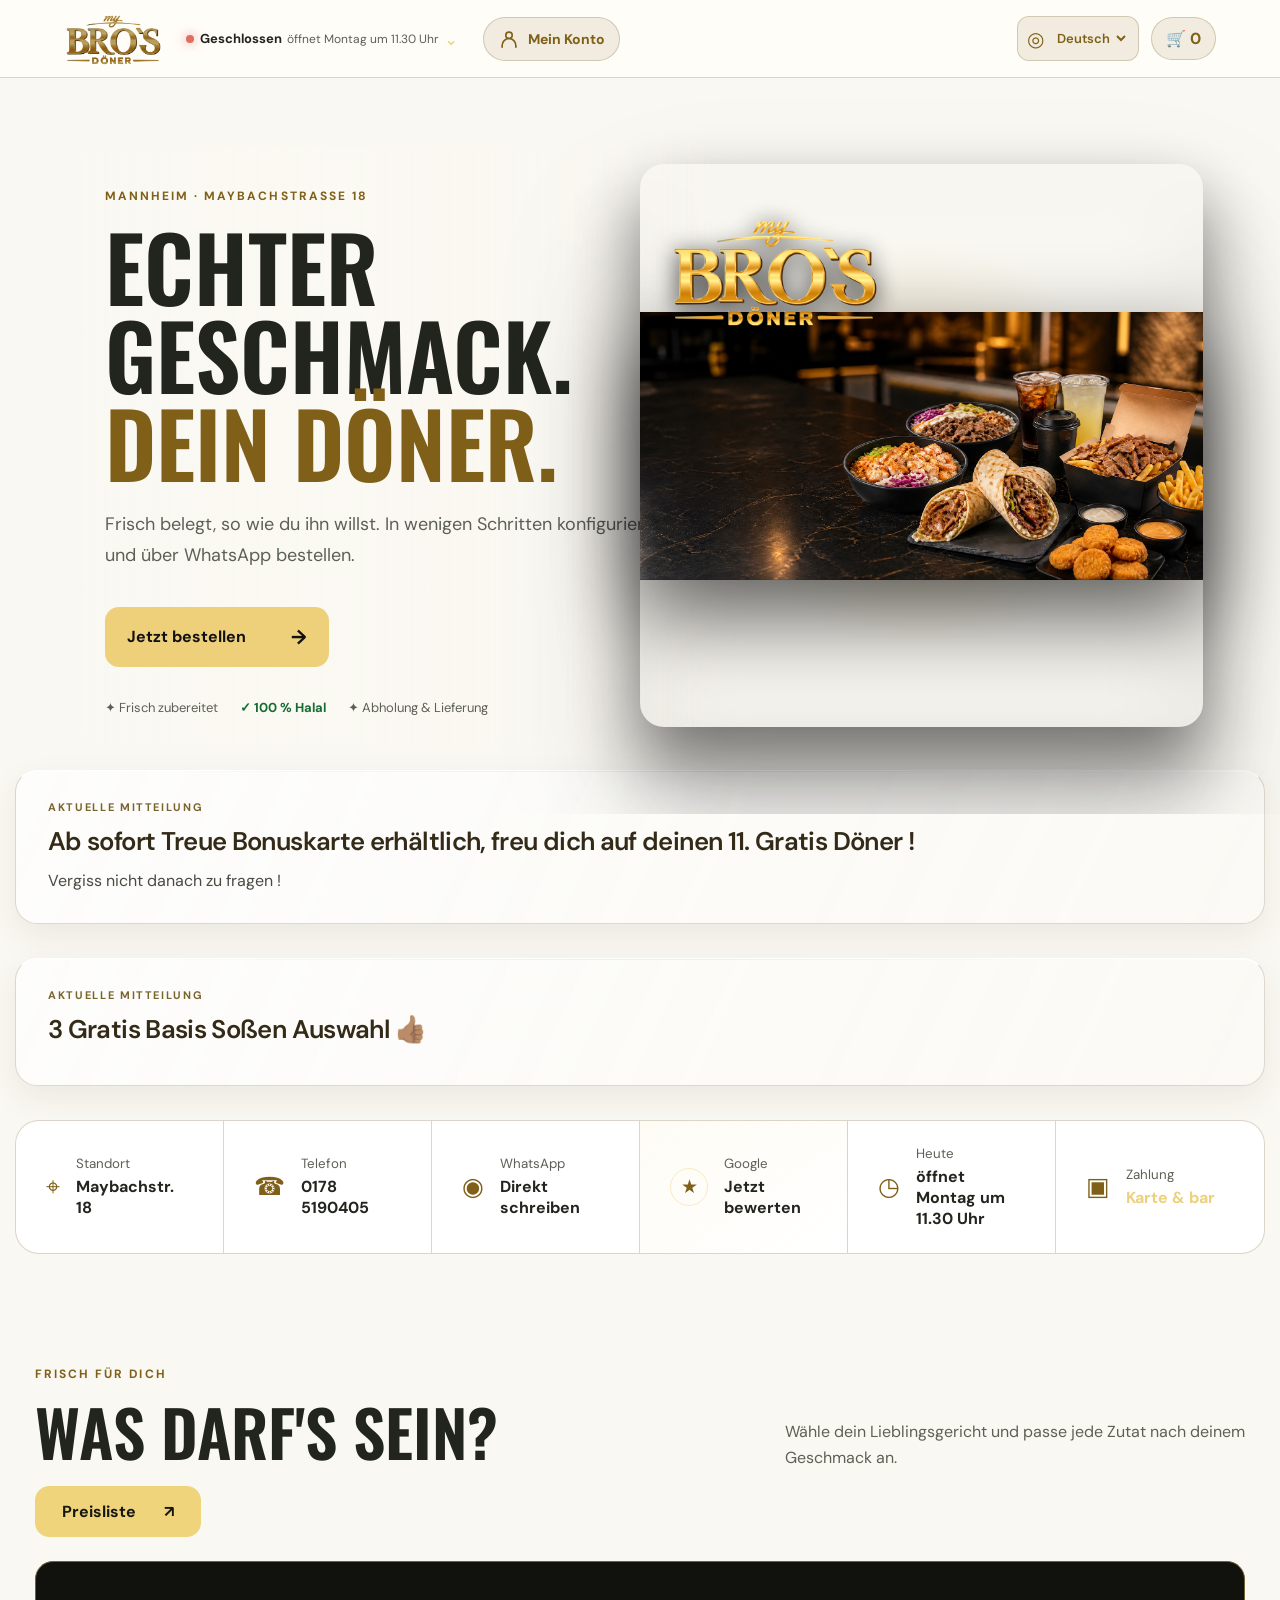
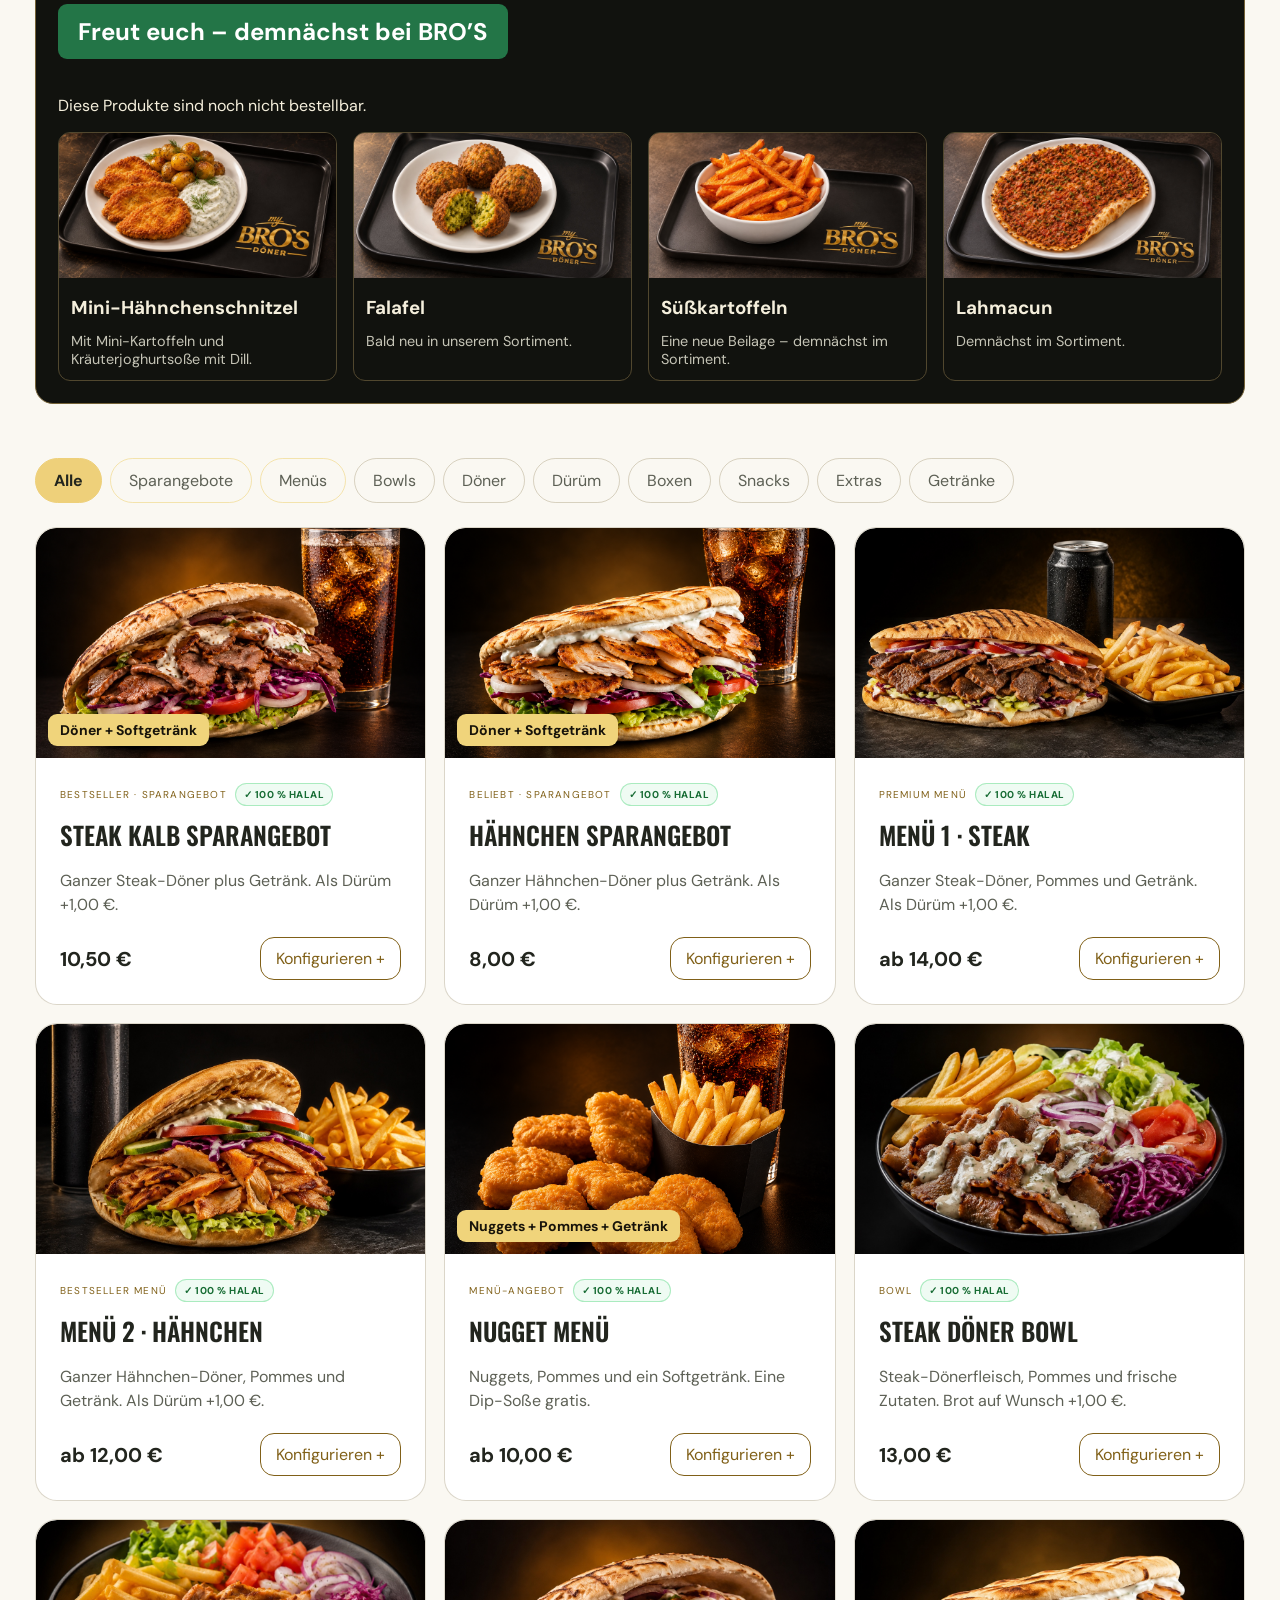
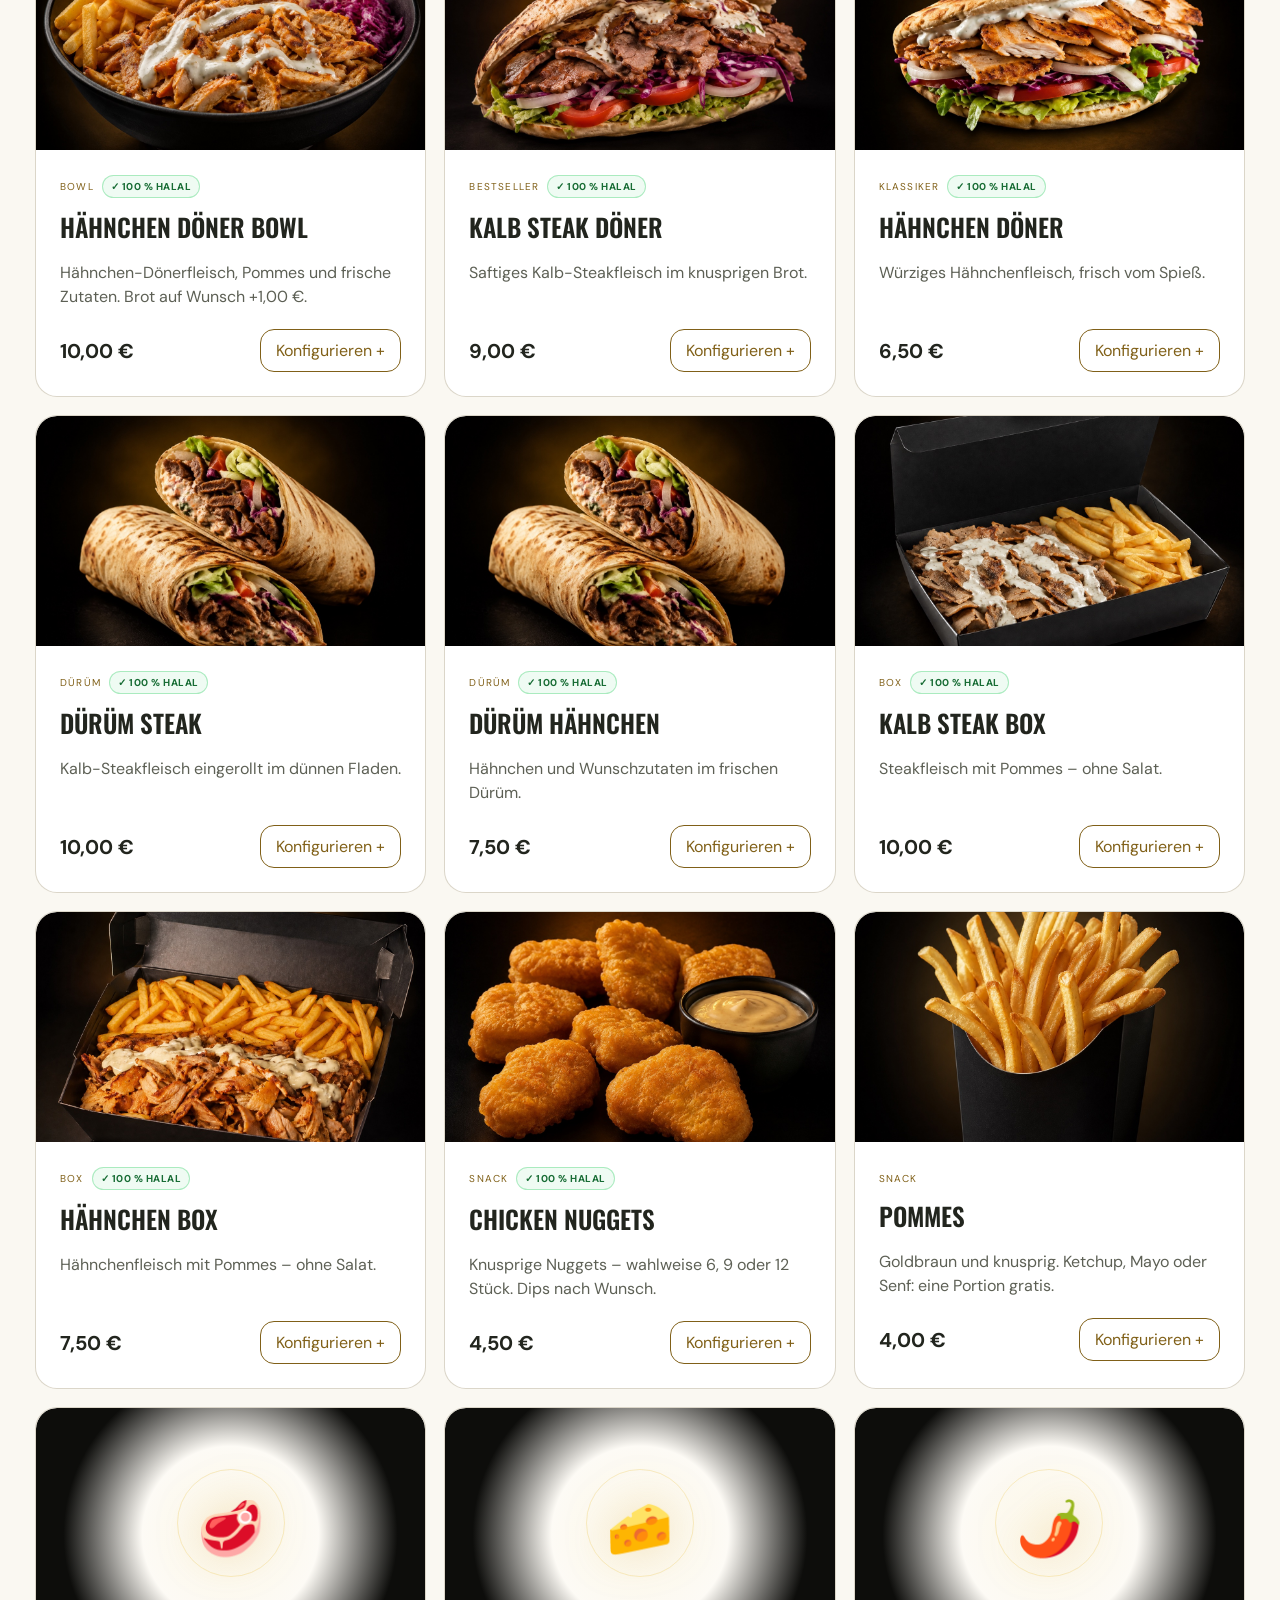
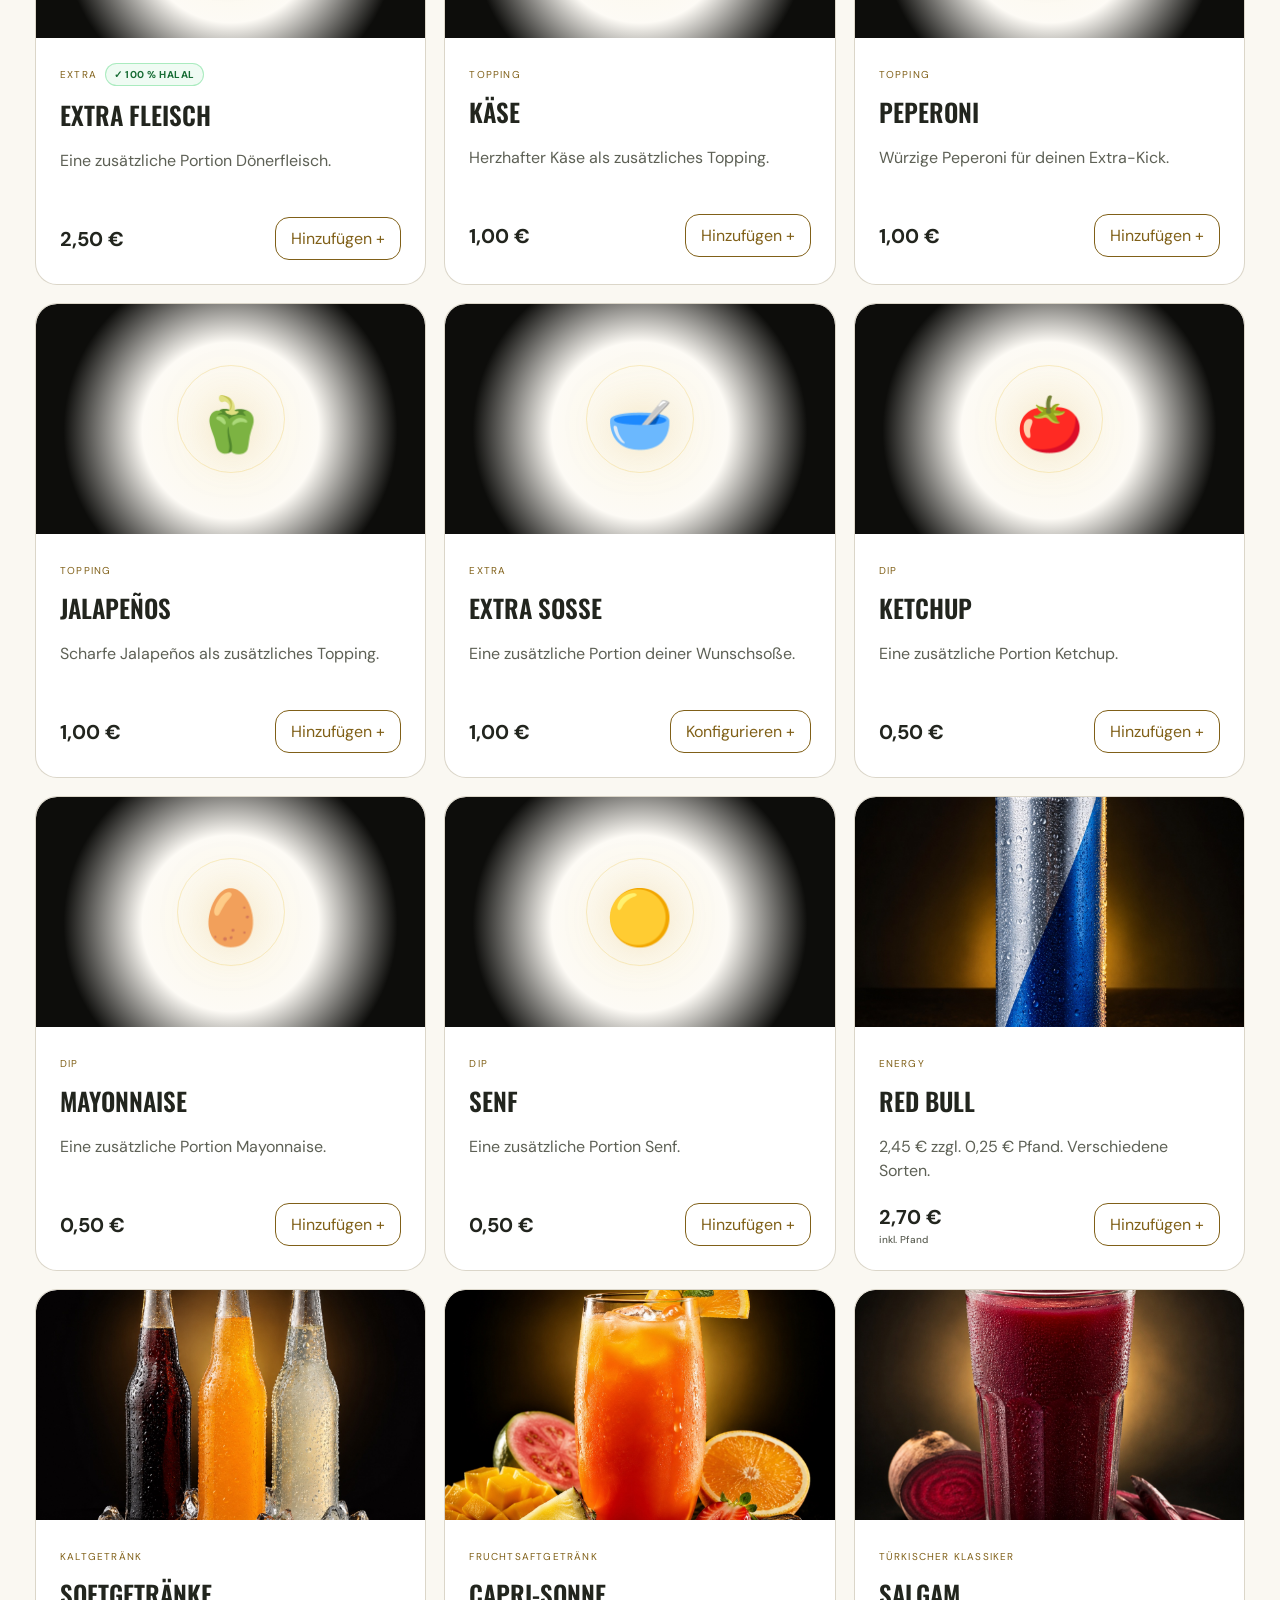
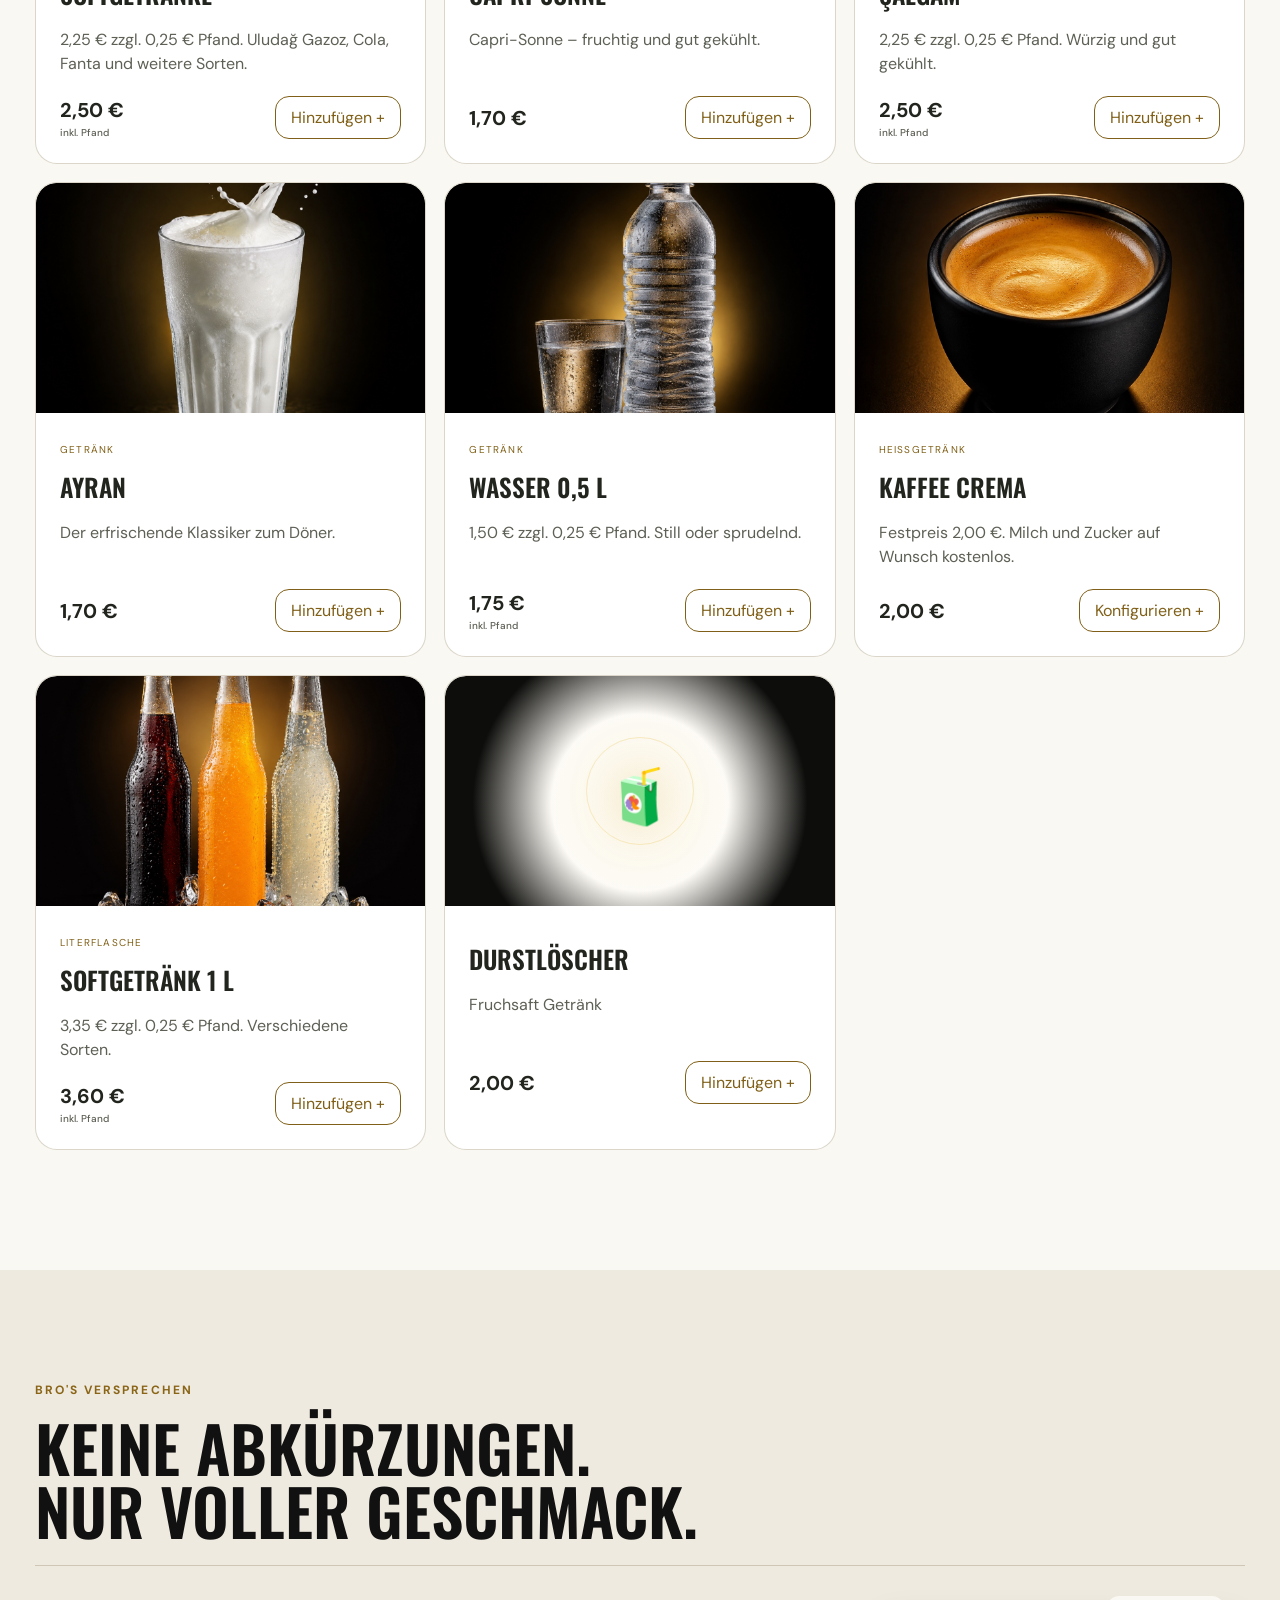
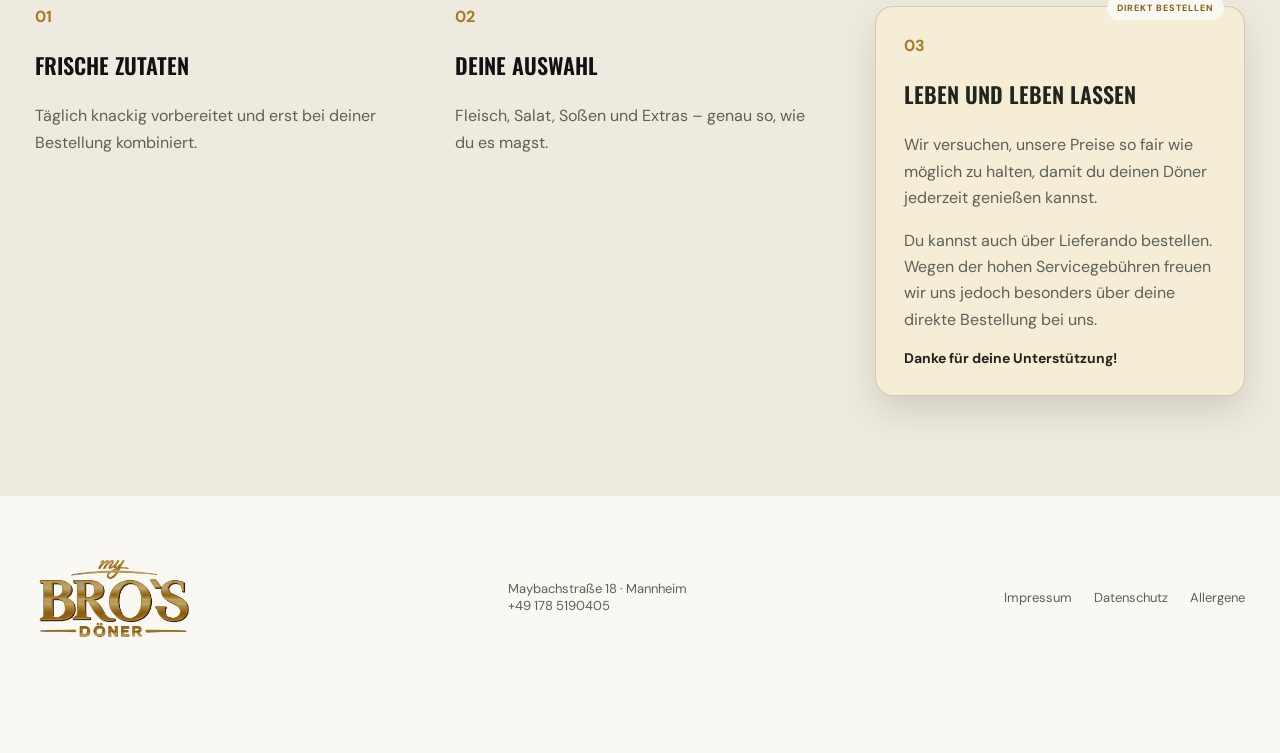
==== index.html @ cc7d7ad8 "BRO’S OS: website (catalog 65)" ====
<!doctype html>
<html lang="de">
<head>
  <meta charset="utf-8">
  <meta name="viewport" content="width=device-width,initial-scale=1,viewport-fit=cover">
  <meta name="theme-color" content="#080807">
  <title>Bro's Döner – Online bestellen</title>
  <meta name="description" content="Bro's Döner in Mannheim – frisch konfigurieren und bequem per WhatsApp bestellen.">
  
  
  
  <link rel="stylesheet" href="styles.css?v=87c63b9d51af">
  <link rel="stylesheet" href="pricelist.css?v=50c5968fac61">
<link rel="stylesheet" href="i18n.css?v=d91f9b78b7e5"><script src="appearance-shared.js?v=1"></script><link rel="stylesheet" href="website-appearance.css?v=248b47d5e5b7"><link rel="stylesheet" href="fonts-local.css?v=20261111"></head>
<body>
  <header class="topbar">
    <a class="brand" href="#top" aria-label="Bro's Döner Startseite"><img src="assets/logo-premium-clean.png" alt="Bro's Döner"></a>
    <button class="status hours-trigger" id="hoursTrigger" type="button" aria-expanded="false" aria-controls="hoursRoll">
      <span class="status-dot"></span><span class="status-copy"><strong id="openState">Geöffnet</strong><small id="openDetail">bis 21:00</small></span><i>⌄</i>
    </button>
    <a id="brosCustomerLink" class="bros-account-link" href="https://kunden.mybros-doner.de/" aria-label="Mein Konto – anmelden oder Kundenbereich öffnen" title="Mein Konto"><svg width="22" height="22" viewBox="0 0 24 24" fill="none" stroke="currentColor" stroke-width="1.8" stroke-linecap="round" stroke-linejoin="round" aria-hidden="true" focusable="false"><circle cx="12" cy="8" r="3.5"/><path d="M4.5 21v-2a7.5 7.5 0 0 1 15 0v2"/></svg><span>Mein Konto</span></a>
    <button class="icon-button" id="cartTop" aria-label="Warenkorb öffnen">🛒 <b id="cartCount">0</b></button>
  </header>
  <aside class="hours-roll" id="hoursRoll" aria-hidden="true">
    <div class="hours-paper">
      <p class="eyebrow">Bro's Döner Mannheim</p>
      <h2>Öffnungszeiten</h2>
      <div class="hours-row"><span>Montag – Samstag</span><strong>11:30 – 21:00 Uhr</strong></div>
      <div class="hours-row"><span>Sonn- & Feiertage</span><strong>Geschlossen</strong></div>
      <p class="hours-address">Maybachstraße 18, 68169 Mannheim<br><a href="tel:+491785190405">Tel. & WhatsApp: 0178 5190405</a></p>
    </div>
  </aside>

  <main id="top">
    <section class="hero">
      <div class="hero-copy">
        <p class="eyebrow">Mannheim · Maybachstraße 18</p>
        <h1>Echter Geschmack.<br><em>Dein Döner.</em></h1>
        <p class="lead">Frisch belegt, so wie du ihn willst. In wenigen Schritten konfigurieren und über WhatsApp bestellen.</p>
        <a class="primary" href="#speisekarte">Jetzt bestellen <span>→</span></a>
        <div class="trust"><span>✦ Frisch zubereitet</span><span>✓ 100 % Halal</span><span>✦ Abholung & Lieferung</span></div>
      </div>
      <div class="hero-food hero-range"><div class="glow"></div><img class="hero-main" src="assets/candidates/hero-variante-3-hell-web.jpg" alt="Dürüm, Bowls, Box, Nuggets, Pommes und Getränke von Bro's Döner"><img class="hero-watermark" src="assets/logo-premium-clean.png" alt=""></div>
    </section>

    <section class="info-strip" aria-label="Schnellinformationen">
      <a href="https://maps.google.com/?q=Maybachstr.+18,+Mannheim" target="_blank" rel="noopener"><span>⌖</span><div><small>Standort</small><strong>Maybachstr. 18</strong></div></a>
      <a href="tel:+491785190405"><span>☎</span><div><small>Telefon</small><strong>0178 5190405</strong></div></a>
      <a href="https://wa.me/491785190405" target="_blank" rel="noopener"><span>◉</span><div><small>WhatsApp</small><strong>Direkt schreiben</strong></div></a>
      <a class="google-review" href="https://www.google.com/maps/search/?api=1&amp;query=My+Bro%27s+D%C3%B6ner%2C+Maybachstra%C3%9Fe+18%2C+68169+Mannheim" target="_blank" rel="noopener" aria-label="Bro's Döner bei Google bewerten"><span aria-hidden="true">★</span><div><small>Google</small><strong>Jetzt bewerten</strong></div></a>
      <button class="info-hours" id="quickHours" type="button"><span>◷</span><div><small>Heute</small><strong>Öffnungszeiten ansehen</strong></div></button>
      <div class="payment-info"><span>▣</span><div><small>Zahlung</small><strong>Karte & bar</strong></div></div>
    </section>

    <section class="menu" id="speisekarte">
      <div class="section-head">
        <div><p class="eyebrow">Frisch für dich</p><h2>Was darf's sein?</h2></div>
        <p>Wähle dein Lieblingsgericht und passe jede Zutat nach deinem Geschmack an.</p>
      </div>
      <nav class="categories" aria-label="Speisekarten-Kategorien">
        <button class="active" data-filter="all">Alle</button><button class="offer-tab" data-filter="offer">Sparangebote</button><button class="offer-tab" data-filter="menu">Menüs</button><button data-filter="bowl">Bowls</button><button data-filter="doener">Döner</button><button data-filter="dueruem">Dürüm</button><button data-filter="box">Boxen</button><button data-filter="snack">Snacks</button><button data-filter="extra">Extras</button><button data-filter="drink">Getränke</button>
      </nav>
      <div class="product-grid" id="productGrid"></div>
    </section>

    <section class="quality">
      <div><p class="eyebrow">Bro's Versprechen</p><h2>Keine Abkürzungen.<br>Nur voller Geschmack.</h2></div>
      <div class="quality-grid"><article><b>01</b><h3>Frische Zutaten</h3><p>Täglich knackig vorbereitet und erst bei deiner Bestellung kombiniert.</p></article><article><b>02</b><h3>Deine Auswahl</h3><p>Fleisch, Salat, Soßen und Extras – genau so, wie du es magst.</p></article><article class="direct-order"><b>03</b><h3>Leben und leben lassen</h3><p>Wir versuchen, unsere Preise so fair wie möglich zu halten, damit du deinen Döner jederzeit genießen kannst.</p><p>Du kannst auch über Lieferando bestellen. Wegen der hohen Servicegebühren freuen wir uns jedoch besonders über deine direkte Bestellung bei uns.</p><strong>Danke für deine Unterstützung!</strong></article></div>
    </section>
  </main>

  <footer><img src="assets/logo-premium-clean.png" alt=""><p>Maybachstraße 18 · Mannheim<br><a href="tel:+491785190405">+49 178 5190405</a></p><div><a href="rechtliches.html">Impressum</a><a href="rechtliches.html">Datenschutz</a><a href="allergene.html">Allergene</a></div></footer>

  <button class="floating-cart" id="floatingCart" hidden><span><b id="floatingCount">0</b> Artikel</span><strong id="floatingTotal">0,00 €</strong><i>Warenkorb →</i></button>

  <div class="overlay" id="configOverlay" hidden>
    <section class="sheet config-sheet" role="dialog" aria-modal="true" aria-labelledby="configTitle">
      <div class="sheet-controls"><button type="button" class="sheet-back" data-close="configOverlay">← Zur Speisekarte</button><button class="close" data-close="configOverlay" aria-label="Schließen">×</button></div>
      <div class="sheet-image"><img id="configImage" src="assets/products/kalb-steak.jpg" alt=""></div>
      <div class="sheet-body"><p class="eyebrow">Jetzt zusammenstellen</p><h2 id="configTitle"></h2><p id="configDesc" class="muted"></p><form id="configForm"></form><button class="primary full" id="addToCart" type="button">In den Warenkorb <span id="configPrice"></span></button></div>
    </section>
  </div>

  <div class="overlay" id="cartOverlay" hidden>
    <section class="sheet cart-sheet" role="dialog" aria-modal="true" aria-labelledby="cartTitle">
      <div class="sheet-controls"><button type="button" class="sheet-back" data-close="cartOverlay">← Weiter einkaufen</button><button class="close" data-close="cartOverlay" aria-label="Schließen">×</button></div>
      <div class="sheet-body"><p class="eyebrow">Fast geschafft</p><h2 id="cartTitle">Deine Bestellung</h2><div id="cartItems"></div><div id="serviceFeeRow" hidden><p>Warenwert: <strong id="goodsSubtotal">0,00 €</strong><br>Servicegebühr Lieferung: <strong id="serviceFeeValue">2,00 €</strong></p></div><div class="cart-total"><span>Gesamt</span><strong id="cartTotal">0,00 €</strong></div>
        <div class="fulfilment"><button class="active" data-mode="Abholung">Abholung</button><button data-mode="Lieferung">Lieferung +2,00 €</button></div>
        <p class="order-note">Bei Lieferung berechnen wir 2,00 € Servicegebühr pro Bestellung. Mindestbestellwert: 22,00 € Warenwert ohne Servicegebühr. Bei Abholung entfällt die Gebühr.</p>
        <div class="payment-choice"><p>Zahlungsart</p><div><button class="active" data-payment="Barzahlung">Bar bezahlen</button><button data-payment="Kartenzahlung">Mit Karte bezahlen</button></div><small id="paymentHint">Kartenzahlung ist bei Abholung möglich.</small></div>
        <div class="customer-fields"><label>Name<input id="customerName" placeholder="Dein Name"></label><label>Gewünschte Uhrzeit<input id="customerTime" type="time"></label><label id="addressLabel" hidden>Lieferadresse<input id="customerAddress" placeholder="Straße, Hausnummer, Ort"></label><label>Anmerkung<textarea id="customerNote" placeholder="Optionaler Hinweis"></textarea></label></div>
        <div class="delivery-note" id="deliveryNote" hidden><span>⌖</span><p><strong>Hinweis zum Liefergebiet</strong>Bei weiter entfernten Lieferadressen kann Bro's Döner eine Bestellung ablehnen. Durch die vielen Baustellen in Mannheim und Ludwigshafen sind manche Fahrten leider nicht effizient möglich. Wir bitten um dein Verständnis.</p></div>
        <div class="fair-order-note">
          <span>♡</span>
          <div><strong>Bitte fair bestellen</strong><p>Bitte gib deine Bestellung nur auf, wenn du sie wirklich abholen oder annehmen möchtest. Unsere Gerichte werden frisch für dich zubereitet und können anschließend oft nicht an andere Gäste verkauft werden – im schlimmsten Fall müssen sie entsorgt werden. Bewusste Spaß- oder Fake-Bestellungen können rechtliche Konsequenzen haben. Bestelle deshalb bitte verantwortungsvoll und mit gutem Gewissen. Vielen Dank für dein Verständnis!</p></div>
        </div>
        <div class="timing-note"><span>⌛</span><p><strong>Hinweis zur gewünschten Uhrzeit</strong>Je nach Betriebsaufkommen kann es zu Verzögerungen kommen. Falls wir deinen angegebenen Zeitraum nicht einhalten können, erhältst du von uns schnellstmöglich eine Rückmeldung.</p></div>
        <p class="order-note">Die Bestellung wird vorbereitet in WhatsApp geöffnet. Sie ist erst nach Bestätigung durch Bro's Döner verbindlich.</p>
        <p class="order-note wa-language-hint">Die Bestellübersicht wird auf Deutsch an WhatsApp übergeben. Eigene Anmerkungen bleiben unverändert.</p><button class="whatsapp" id="sendWhatsapp">Über WhatsApp bestellen <span>↗</span></button>
      </div>
    </section>
  </div>
  <div class="overlay" id="minimumOverlay" hidden>
    <section class="notice-sheet" role="alertdialog" aria-modal="true" aria-labelledby="minimumTitle">
      <button class="close" data-close="minimumOverlay" aria-label="Schließen">×</button><span class="notice-icon">🛵</span><p class="eyebrow">Lieferung</p><h2 id="minimumTitle">Mindestbestellwert nicht erreicht</h2><p>Für Lieferungen gilt ein Mindestbestellwert von <strong>22,00 €</strong>. Bitte ergänze noch Artikel im Wert von <strong id="minimumMissing">0,00 €</strong> oder wähle Abholung.</p><button class="primary full" type="button" data-close="minimumOverlay">Bestellung ergänzen <span>→</span></button>
    </section>
  </div>
  <script src="products.js?v=fec5ee6b60a306e0"></script><script src="catalog-sync-config.js?v=2981b4450298"></script><script src="catalog-sync.js?v=2f7342bf0de9"></script>
  <script src="hours-config.js?v=37f34323b5f0"></script><script src="combo.js?v=26686386e585"></script><script src="app.js?v=4e008ca03e7c"></script>
<link rel="stylesheet" href="combo-notice.css?v=9486a4e3e596"><script src="notice-config.js?v=218d2876ef7b"></script><script src="notice.js?v=94f3eb222268"></script><script src="pricelist.js?v=0aa1c9eae65d"></script><script src="i18n.js?v=b6c09707526e"></script><script src="tv-notices-config.js?v=699da6834d53"></script><script src="assortment-news.js?v=soup-20261118"></script><link rel="stylesheet" href="assortment-news.css?v=66d63f4c5caa"><link rel="stylesheet" href="remember-selection.css?v=account-2"><script src="remember-mapping.js?v=1"></script><script src="remember-selection.js?v=family-2"></script><link rel="stylesheet" href="mobile-header.css?v=1"><script src="cart-reorder.js?v=navigation-2"></script><link rel="stylesheet" href="mobile-dialog.css?v=1"><script src="mobile-dialog.js?v=1"></script><link rel="stylesheet" href="cart-controls.css?v=1"><script src="cart-controls-model.js?v=1"></script><script src="cart-controls.js?v=1"></script></body>
</html>
---- styles.css ----
:root{--bg:#090908;--surface:#121210;--surface2:#1a1916;--gold:#d9ad4a;--gold2:#f0d47b;--cream:#f5f0e5;--muted:#a6a198;--line:rgba(240,212,123,.18);--green:#25d366}*{box-sizing:border-box}html{scroll-behavior:smooth}body{margin:0;background:var(--bg);color:var(--cream);font-family:'DM Sans',sans-serif}button,input,textarea{font:inherit}.topbar{height:78px;display:flex;align-items:center;justify-content:space-between;padding:10px clamp(18px,5vw,70px);position:sticky;top:0;z-index:20;background:rgba(9,9,8,.88);backdrop-filter:blur(18px);border-bottom:1px solid var(--line)}.brand img{width:150px;display:block}.status{font-size:13px;color:var(--muted);display:flex;align-items:center;gap:6px}.status span{width:8px;height:8px;border-radius:50%;background:#4bd477;box-shadow:0 0 12px #4bd477}.status strong{color:#fff}.icon-button{background:var(--surface2);color:#fff;border:1px solid var(--line);border-radius:99px;padding:10px 14px;cursor:pointer}.icon-button b{color:var(--gold2)}.hero{min-height:680px;max-width:1400px;margin:auto;padding:70px clamp(20px,6vw,90px);display:grid;grid-template-columns:1fr 1fr;align-items:center;overflow:hidden}.hero-copy{position:relative;z-index:2}.eyebrow{text-transform:uppercase;letter-spacing:.17em;color:var(--gold);font-size:12px;font-weight:700}.hero h1,.section-head h2,.quality h2,.sheet h2{font-family:Oswald,sans-serif;text-transform:uppercase;line-height:.98;margin:18px 0 24px}.hero h1{font-size:clamp(54px,7vw,104px)}.hero h1 em{font-style:normal;color:var(--gold2)}.lead{max-width:570px;color:#bbb6ac;font-size:18px;line-height:1.7}.primary{display:inline-flex;align-items:center;justify-content:space-between;gap:45px;background:var(--gold2);color:#111;text-decoration:none;border:0;border-radius:4px;padding:17px 22px;font-weight:700;margin-top:18px;cursor:pointer}.primary span{font-size:20px}.trust{display:flex;gap:22px;margin-top:32px;color:#aaa49b;font-size:13px}.hero-food{position:relative;display:grid;place-items:center}.hero-food img{width:min(700px,120%);position:relative;z-index:2;filter:drop-shadow(0 35px 45px rgba(0,0,0,.65))}.glow{position:absolute;width:430px;height:430px;border-radius:50%;background:radial-gradient(circle,rgba(217,173,74,.28),transparent 67%)}.info-strip{max-width:1250px;margin:0 auto 100px;border:1px solid var(--line);background:var(--surface);display:grid;grid-template-columns:repeat(3,1fr)}.info-strip>a,.info-strip>div{padding:24px 30px;display:flex;gap:16px;align-items:center;color:inherit;text-decoration:none;border-right:1px solid var(--line)}.info-strip>*:last-child{border:0}.info-strip>*>span{color:var(--gold);font-size:25px}.info-strip small{display:block;color:var(--muted);margin-bottom:4px}.menu{max-width:1250px;margin:auto;padding:0 20px 120px}.section-head{display:flex;justify-content:space-between;align-items:end;gap:40px}.section-head h2,.quality h2,.sheet h2{font-size:clamp(38px,5vw,64px)}.section-head>p{color:var(--muted);max-width:460px;line-height:1.6}.categories{display:flex;overflow:auto;gap:8px;padding:30px 0 24px;scrollbar-width:none}.categories button,.fulfilment button{white-space:nowrap;border:1px solid var(--line);color:#c7c2b8;background:transparent;padding:11px 18px;border-radius:99px;cursor:pointer}.categories button.active,.fulfilment button.active{background:var(--gold2);border-color:var(--gold2);color:#111;font-weight:700}.product-grid{display:grid;grid-template-columns:repeat(3,1fr);gap:18px}.product{background:var(--surface);border:1px solid transparent;overflow:hidden;transition:.2s}.product:hover{transform:translateY(-4px);border-color:var(--line)}.product.visual .product-image{display:block}.product-image{height:230px;background:radial-gradient(circle at 50% 70%,#4b3d1d,#17140d 47%,#0d0d0b 75%);display:none;overflow:hidden}.product-image img{width:100%;height:100%;object-fit:cover}.product-body{padding:24px}.product-tag{color:var(--gold);text-transform:uppercase;letter-spacing:.12em;font-size:10px}.product h3{font-family:Oswald,sans-serif;text-transform:uppercase;font-size:25px;margin:10px 0}.product p{color:var(--muted);line-height:1.5;min-height:48px}.product-footer{display:flex;justify-content:space-between;align-items:center;margin-top:20px}.product-footer strong{font-size:20px}.product-footer button{border:1px solid var(--gold);color:var(--gold2);background:transparent;padding:10px 15px;cursor:pointer}.quality{background:#efeadf;color:#111;padding:100px max(20px,calc((100vw - 1210px)/2))}.quality .eyebrow{color:#8a6517}.quality-grid{display:grid;grid-template-columns:repeat(3,1fr);gap:50px;border-top:1px solid #cfc6b5;padding-top:40px}.quality article b{color:#a67b23}.quality article h3{text-transform:uppercase;font-family:Oswald,sans-serif;font-size:22px}.quality article p{color:#625e55;line-height:1.65}footer{max-width:1250px;margin:auto;padding:55px 20px 110px;display:flex;justify-content:space-between;align-items:center;color:var(--muted);font-size:13px}footer img{width:155px}footer a{color:inherit;text-decoration:none}footer>div{display:flex;gap:22px}.floating-cart{position:fixed;z-index:30;left:50%;bottom:20px;transform:translateX(-50%);width:min(560px,calc(100% - 24px));border:0;border-radius:8px;background:var(--gold2);color:#111;padding:17px 20px;display:flex;justify-content:space-between;align-items:center;box-shadow:0 18px 50px rgba(0,0,0,.55);cursor:pointer;font-weight:700}.floating-cart[hidden]{display:none}.floating-cart i{font-style:normal}.overlay{position:fixed;z-index:50;inset:0;background:rgba(0,0,0,.78);backdrop-filter:blur(8px);display:grid;place-items:end center}.overlay[hidden]{display:none}.sheet{background:var(--surface);width:min(680px,100%);max-height:92vh;overflow:auto;position:relative;border:1px solid var(--line);border-bottom:0;border-radius:18px 18px 0 0}.close{position:absolute;right:16px;top:16px;z-index:3;width:42px;height:42px;border-radius:50%;border:1px solid var(--line);background:rgba(0,0,0,.65);color:#fff;font-size:26px;cursor:pointer}.sheet-image{height:210px;background:radial-gradient(circle,#59471f,#15130d 65%);overflow:hidden}.sheet-image img{width:100%;height:100%;object-fit:cover}.sheet-body{padding:32px}.sheet h2{font-size:42px}.muted,.order-note{color:var(--muted);line-height:1.5}.option-group{border-top:1px solid var(--line);padding:22px 0}.option-group h3{font-size:14px;margin:0 0 14px}.chips{display:flex;flex-wrap:wrap;gap:9px}.chip input{position:absolute;opacity:0}.chip span{display:block;padding:10px 13px;border:1px solid #36342f;border-radius:4px;color:#c8c3b8;cursor:pointer}.chip input:checked+span{background:rgba(240,212,123,.12);border-color:var(--gold);color:var(--gold2)}.full{width:100%;margin-top:6px}.cart-item{display:grid;grid-template-columns:1fr auto auto;gap:12px;border-bottom:1px solid var(--line);padding:18px 0}.cart-item small{display:block;color:var(--muted);margin-top:5px}.remove{color:#db8e7c;background:transparent;border:0;cursor:pointer}.cart-total{display:flex;justify-content:space-between;font-size:22px;padding:24px 0}.fulfilment{display:grid;grid-template-columns:1fr 1fr;gap:8px;margin-bottom:24px}.customer-fields{display:grid;grid-template-columns:1fr 1fr;gap:14px}.customer-fields label{font-size:12px;color:var(--muted)}.customer-fields label:nth-last-child(-n+2){grid-column:1/-1}.customer-fields input,.customer-fields textarea{width:100%;margin-top:7px;background:#0a0a09;border:1px solid #33312c;border-radius:4px;color:#fff;padding:13px}.customer-fields textarea{resize:vertical;min-height:70px}.order-note{font-size:11px}.whatsapp{width:100%;border:0;border-radius:5px;padding:17px 20px;background:var(--green);color:#07180d;font-weight:700;font-size:16px;display:flex;justify-content:space-between;cursor:pointer}.empty{text-align:center;color:var(--muted);padding:45px 10px}
@media(max-width:850px){.hero{grid-template-columns:1fr;padding-top:55px;min-height:auto}.hero-food{margin:25px -20px 0}.hero-food img{width:115%}.info-strip{margin:0 20px 80px}.product-grid{grid-template-columns:repeat(2,1fr)}.quality-grid{grid-template-columns:1fr;gap:20px}.section-head{align-items:start;flex-direction:column}.status{display:none}}
@media(max-width:560px){.topbar{height:68px}.brand img{width:120px}.hero h1{font-size:52px}.lead{font-size:16px}.trust{flex-direction:column;gap:7px}.info-strip{grid-template-columns:1fr}.info-strip>a,.info-strip>div{border-right:0;border-bottom:1px solid var(--line);padding:17px 20px}.product-grid{grid-template-columns:1fr}.product-image{height:210px}.product p{min-height:0}.quality{padding-top:70px;padding-bottom:70px}footer{align-items:flex-start;flex-direction:column;gap:25px}.sheet-body{padding:25px 20px}.customer-fields{grid-template-columns:1fr}.customer-fields label{grid-column:1/-1}.floating-cart i{display:none}}
.hero-food img{width:min(640px,112%);aspect-ratio:1;object-fit:cover;mix-blend-mode:screen;border-radius:36px}.product-image img{transition:transform .45s ease}.product:hover .product-image img{transform:scale(1.035)}
.info-strip{grid-template-columns:repeat(6,1fr);border-radius:24px;overflow:hidden}.google-review{background:linear-gradient(145deg,rgba(240,212,123,.08),transparent)}.google-review>span{display:grid;place-items:center;width:38px;height:38px;flex:0 0 38px;border:1px solid rgba(240,212,123,.45);border-radius:50%;font-size:19px!important}.product{border-radius:22px}.product-image{border-radius:21px 21px 0 0}.primary,.product-footer button,.whatsapp{border-radius:14px}.sheet-image{border-radius:18px 18px 0 0}.customer-fields input,.customer-fields textarea{border-radius:12px}
@media(max-width:850px){.info-strip{grid-template-columns:repeat(2,1fr)}.info-strip>*:nth-child(2){border-right:0}.info-strip>*:nth-child(-n+2){border-bottom:1px solid var(--line)}}
@media(max-width:560px){.hero-food img{border-radius:24px}.info-strip{grid-template-columns:1fr}.info-strip>a,.info-strip>div{border-right:0!important;border-bottom:1px solid var(--line)}.info-strip>*:last-child{border-bottom:0}.product{border-radius:18px}.product-image{border-radius:17px 17px 0 0}}
.payment-info strong{color:var(--gold2)}.payment-choice{border-top:1px solid var(--line);border-bottom:1px solid var(--line);padding:20px 0;margin-bottom:24px}.payment-choice p{font-weight:700;margin:0 0 12px}.payment-choice>div{display:grid;grid-template-columns:1fr 1fr;gap:8px}.payment-choice button{border:1px solid var(--line);color:#c7c2b8;background:transparent;padding:12px;border-radius:99px;cursor:pointer}.payment-choice button.active{background:var(--gold2);border-color:var(--gold2);color:#111;font-weight:700}.payment-choice small{display:block;color:var(--muted);margin-top:10px}
.fair-order-note{display:flex;align-items:flex-start;gap:13px;margin:22px 0 14px;padding:16px;border:1px solid rgba(240,212,123,.3);border-radius:14px;background:rgba(240,212,123,.055)}.fair-order-note>span{display:grid;place-items:center;flex:0 0 30px;width:30px;height:30px;border-radius:50%;background:rgba(240,212,123,.12);color:var(--gold2);font-size:17px}.fair-order-note strong{display:block;color:var(--gold2);font-size:14px;margin:3px 0 7px}.fair-order-note p{color:#bcb6aa;font-size:12px;line-height:1.55;margin:0}
.symbol-image{display:grid!important;place-items:center;background:radial-gradient(circle at 50% 55%,rgba(240,212,123,.18),rgba(217,173,74,.055) 38%,#0d0d0b 72%)}.symbol-image span{display:grid;place-items:center;width:108px;height:108px;border:1px solid rgba(240,212,123,.42);border-radius:50%;color:var(--gold2);font-family:Oswald,sans-serif;font-size:54px;filter:drop-shadow(0 0 20px rgba(217,173,74,.25))}
.categories .offer-tab{border-color:rgba(240,212,123,.58);color:var(--gold2)}
.hours-trigger{border:0;background:transparent;cursor:pointer;padding:9px 13px;border-radius:99px;transition:background .25s,transform .25s}.hours-trigger:hover,.hours-trigger[aria-expanded="true"]{background:rgba(240,212,123,.09);transform:translateY(-1px)}.hours-trigger .status-dot{flex:0 0 8px}.status-copy{display:flex;align-items:baseline;gap:5px}.status-copy small{font-size:12px}.hours-trigger i{font-style:normal;color:var(--gold2);font-size:17px;transition:transform .45s cubic-bezier(.2,.8,.2,1)}.hours-trigger[aria-expanded="true"] i{transform:rotate(180deg)}.hours-trigger.is-closed .status-dot{background:#e06d5f;box-shadow:0 0 12px rgba(224,109,95,.8)}
.hours-roll{position:fixed;z-index:19;top:86px;left:50%;width:min(560px,calc(100% - 28px));transform:translateX(-50%) translateY(-10px);pointer-events:none;opacity:0;transition:opacity .22s ease,transform .22s ease}.hours-roll.open{pointer-events:auto;opacity:1;transform:translateX(-50%) translateY(0)}.hours-paper{position:relative;background:linear-gradient(145deg,rgba(18,18,16,.98),rgba(11,11,10,.98));border:1px solid rgba(240,212,123,.24);padding:28px 30px 26px;box-shadow:0 28px 70px rgba(0,0,0,.62),inset 0 1px 0 rgba(255,255,255,.04);border-radius:24px}.hours-paper:before{content:"";position:absolute;top:-8px;left:50%;width:16px;height:16px;transform:translateX(-50%) rotate(45deg);background:#12110f;border-left:1px solid rgba(240,212,123,.24);border-top:1px solid rgba(240,212,123,.24)}.hours-paper h2{font-family:Oswald,sans-serif;text-transform:uppercase;font-size:34px;margin:8px 0 22px}.hours-row{display:flex;justify-content:space-between;gap:20px;padding:14px 0;border-top:1px solid var(--line);font-size:14px}.hours-row span{color:var(--muted)}.hours-row strong{color:var(--gold2);text-align:right}.hours-address{color:var(--muted);font-size:12px;line-height:1.7;margin:20px 0 0}.hours-address a{color:var(--cream);text-decoration:none}.roll-bar{display:none}
@media(max-width:850px){.hours-trigger.status{display:flex}.hours-roll{top:76px}}
@media(max-width:560px){.hours-trigger{padding:7px 8px}.status-copy{display:block;text-align:left}.status-copy strong,.status-copy small{display:block;font-size:10px;line-height:1.25}.hours-trigger i{font-size:13px}.hours-paper{padding:28px 20px 24px}.hours-row{flex-direction:column;gap:5px}.hours-row strong{text-align:left}}
@media(prefers-reduced-motion:reduce){.hours-roll,.hours-trigger i{transition-duration:.01ms}}
.hours-trigger .status-copy{width:auto;height:auto;border-radius:0;background:none;box-shadow:none}
.hours-special-note{margin:18px 0 0;padding:14px 15px;border-radius:14px;border:1px solid rgba(240,212,123,.35);background:rgba(240,212,123,.08);color:#d7d0c0;font-size:13px;line-height:1.5}.hours-special-note strong{color:var(--gold2);font-size:15px}
.option-heading{display:flex;align-items:center;justify-content:space-between;gap:15px;margin-bottom:14px}.option-heading h3{margin:0}.select-all{border:1px solid var(--gold);border-radius:99px;background:rgba(240,212,123,.1);color:var(--gold2);padding:8px 13px;font-size:12px;font-weight:700;cursor:pointer}.option-group h3 small{color:var(--muted);font-weight:400}.option-group h3 .free-sauce{display:inline-block;color:#111;background:var(--gold2);border-radius:999px;padding:2px 8px;margin-left:5px;font-weight:900}.option-hint{margin:10px 0 0;color:var(--muted);font-size:11px}
.timing-note{display:flex;align-items:flex-start;gap:12px;margin:14px 0;padding:14px 15px;border-radius:12px;background:rgba(255,255,255,.045);border:1px solid var(--line)}.timing-note>span{color:var(--gold2);font-size:18px}.timing-note p{margin:0;color:#bcb6aa;font-size:12px;line-height:1.55}.timing-note strong{display:block;color:var(--cream);margin-bottom:4px}
.delivery-note{display:flex;align-items:flex-start;gap:12px;margin:18px 0 14px;padding:14px 15px;border-radius:12px;background:rgba(217,173,74,.06);border:1px solid var(--line)}.delivery-note>span{color:var(--gold2);font-size:19px}.delivery-note p{margin:0;color:#bcb6aa;font-size:12px;line-height:1.55}.delivery-note strong{display:block;color:var(--cream);margin-bottom:4px}.notice-sheet{position:relative;width:min(480px,calc(100% - 28px));margin:auto;background:linear-gradient(145deg,#19170f,#10100e);border:1px solid rgba(240,212,123,.32);border-radius:22px;padding:36px;box-shadow:0 30px 90px #000}.notice-sheet h2{font:600 32px/1.05 Oswald,sans-serif;text-transform:uppercase;margin:10px 0 18px}.notice-sheet>p:not(.eyebrow){color:#c3beb4;line-height:1.65}.notice-sheet strong{color:var(--gold2)}.notice-icon{display:grid;place-items:center;width:54px;height:54px;border-radius:50%;background:rgba(240,212,123,.11);font-size:26px}.whatsapp.minimum-blocked{background:#77736c;color:#1b1a17}.product-footer strong small{display:block;color:var(--muted);font-size:10px;font-weight:500;margin-top:3px}
.info-hours{appearance:none;background:transparent;border:0;border-right:1px solid var(--line);color:inherit;text-align:left;cursor:pointer;padding:24px 30px;display:flex;gap:16px;align-items:center}.info-hours>span:first-child{color:var(--gold);font-size:25px}.info-hours>div{display:block}.info-hours small{display:block;color:var(--muted);margin-bottom:4px}.info-hours strong{color:var(--cream);font-size:inherit;line-height:normal}
@media(max-width:560px){body{font-size:17px}.status-copy strong{font-size:14px!important}.status-copy small{font-size:12px!important}.hours-trigger{padding:9px 11px}.categories button,.fulfilment button{font-size:15px;padding:12px 17px}.product-tag{font-size:12px}.product h3{font-size:28px}.product p{font-size:16px;line-height:1.6}.product-footer strong{font-size:21px}.product-footer button,.chip span{font-size:15px}.sheet-body{font-size:16px}.customer-fields label{font-size:14px}.customer-fields input,.customer-fields textarea{font-size:16px}.order-note,.option-hint{font-size:13px}.fair-order-note p,.timing-note p,.delivery-note p{font-size:14px}.fair-order-note strong,.timing-note strong,.delivery-note strong{font-size:15px}.info-hours{width:100%;padding:17px 20px;border-right:0;border-bottom:1px solid var(--line);display:flex;gap:16px;align-items:center}.info-strip strong,.info-hours strong{font-size:16px}}
.topbar{background:#000}.brand img{width:auto;height:58px;filter:brightness(1.38) contrast(1.08) drop-shadow(0 0 12px rgba(240,212,123,.18))}.hero-range .hero-main{width:min(760px,125%);border-radius:24px;box-shadow:0 35px 70px rgba(0,0,0,.55)}.hero-range .hero-watermark{position:absolute;z-index:4;left:5%;top:8%;width:clamp(120px,18vw,210px);height:auto;border-radius:0;filter:brightness(1.42) contrast(1.08) drop-shadow(0 4px 12px rgba(0,0,0,.8))}.direct-order{position:relative;padding:28px;border-radius:18px;background:#17140e;border:1px solid #cba348;box-shadow:0 16px 36px rgba(0,0,0,.12)}.direct-order:before{content:'DIREKT BESTELLEN';position:absolute;right:20px;top:-11px;background:#111;color:#f0d47b;padding:6px 10px;border-radius:99px;font-size:9px;font-weight:700;letter-spacing:.12em}.quality .direct-order h3{color:#f5f0e5}.quality .direct-order p{margin-bottom:10px;color:#c8c2b7}.direct-order>strong{display:block;margin-top:16px;color:#f0d47b;font-size:14px}
@media(max-width:560px){.brand img{height:48px}.hero-range .hero-watermark{left:5%;top:6%;width:125px}}
.hero-range .hero-watermark{height:auto!important;aspect-ratio:auto!important;object-fit:contain!important;mix-blend-mode:normal!important}.payment-choice button:disabled{cursor:not-allowed;opacity:.38;background:#222!important;color:#777!important;border-color:#333!important}.payment-choice small{display:block;margin-top:9px;color:var(--muted);line-height:1.45}
.person-option label>strong{display:block;margin-bottom:10px;font-size:14px}.person-option input{width:100%;padding:13px 14px;border:1px solid #36342f;border-radius:8px;background:#0a0a09;color:#fff;font-size:16px}.item-label{display:table;margin:0 0 7px;padding:4px 8px;border-radius:99px;background:rgba(240,212,123,.12);color:var(--gold2);font-size:11px;font-weight:700}.hero-copy{padding:28px;background:linear-gradient(90deg,rgba(9,9,8,.92),rgba(9,9,8,.68) 76%,rgba(9,9,8,0));border-radius:20px;margin-right:-72px}.hero-range{margin-left:0}.hero-range .hero-main{width:100%;height:auto;object-fit:contain;mix-blend-mode:normal}@media(max-width:850px){.hero-copy{margin:0 -6px -34px;padding:24px 18px 54px;background:linear-gradient(180deg,rgba(9,9,8,.98),rgba(9,9,8,.72) 82%,rgba(9,9,8,.22));z-index:5}.hero-range{margin-left:0}.hero-range .hero-main{width:100%;height:auto!important;aspect-ratio:auto!important;object-fit:contain!important;object-position:center!important;mix-blend-mode:normal!important}.hero-range .hero-watermark{top:12%;left:7%}}
.halal-badge{display:inline-flex;align-items:center;margin-left:8px;padding:4px 8px;border:1px solid rgba(75,212,119,.42);border-radius:99px;background:rgba(75,212,119,.09);color:#72df96;font-size:10px;font-weight:800;letter-spacing:.05em;text-transform:uppercase}.trust span:nth-child(2){color:#72df96;font-weight:700}
.select-all{background:transparent;border-color:#595447;color:var(--muted)}.select-all.active{background:var(--gold2);border-color:var(--gold2);color:#111;box-shadow:0 0 14px rgba(240,212,123,.2)}
---- pricelist.css ----
.price-list-launch{margin:0 0 18px}.price-list-button,.price-list-back{border:1px solid #f0d47b;background:#f0d47b;color:#16180f;border-radius:14px;padding:14px 26px;font:700 16px "DM Sans",sans-serif;cursor:pointer}.price-list-button:after{content:" ↗";margin-left:24px}.price-list-button:hover,.price-list-back:hover{background:#ffe9a4}.price-list-dialog{box-sizing:border-box;width:min(850px,calc(100% - 32px));max-height:90dvh;margin:auto;padding:0;border:1px solid #665b36;border-radius:22px;background:#11130f;color:#f5f1e5;font-family:"DM Sans",sans-serif;overflow:auto;overscroll-behavior:contain}.price-list-dialog::backdrop{background:rgba(0,0,0,.8)}.price-list-open{overflow:hidden}.price-list-header{display:flex;justify-content:space-between;gap:16px;padding:28px 28px 20px}.price-list-header h2{font:600 36px/1.1 Oswald,sans-serif;margin:8px 0;color:#f0d47b}.price-list-header p{margin:0;color:#bdbfaf;font-size:14px}.price-list-header .eyebrow{color:#f0d47b;font-size:11px;letter-spacing:2px}.price-list-close{flex:0 0 44px;height:44px;border:1px solid #665b36;border-radius:50%;background:#20231b;color:#f0d47b;font-size:30px;cursor:pointer}.price-list-nav{position:sticky;top:0;z-index:1;display:flex;gap:8px;padding:12px 28px;background:#11130f;border-block:1px solid #383a2c;overflow-x:auto}.price-list-nav a{flex:none;padding:8px 14px;border:1px solid #665b36;border-radius:30px;color:#f0d47b;text-decoration:none;font-size:13px}.price-list-content{padding:4px 28px 20px}.price-list-group{scroll-margin-top:78px}.price-list-group h3{font:500 25px Oswald,sans-serif;color:#f0d47b;margin:24px 0 6px}.price-list-item{padding:14px 0;border-bottom:1px solid #34372a}.price-list-item h4{font-size:16px;margin:0 0 8px}.price-list-row{display:flex;justify-content:space-between;gap:16px;padding:3px 0;font-size:14px}.price-list-row span{color:#c5c7b9}.price-list-row strong{white-space:nowrap;font-variant-numeric:tabular-nums}.price-list-note{font-size:12px;color:#b9bcaa;margin:5px 0 0}.price-list-sauce{padding:16px;background:#25271c;border-radius:12px;color:#dfd9bc;font-size:13px;line-height:1.6}.price-list-footer{display:flex;flex-wrap:wrap;gap:16px;align-items:center;justify-content:space-between;padding:20px 28px 28px;border-top:1px solid #383a2c}.price-list-footer p{width:100%;font-size:12px;line-height:1.6;color:#b9bcaa;margin:0}.price-list-footer a{color:#f0d47b;font-size:13px}.price-list-dialog :focus-visible,.price-list-button:focus-visible{outline:3px solid #fff;outline-offset:3px}@media(max-width:560px){.price-list-dialog{width:calc(100% - 16px);max-height:94dvh;border-radius:16px}.price-list-header{padding:22px 18px 18px}.price-list-header h2{font-size:30px}.price-list-nav{padding:12px 18px}.price-list-content{padding:0 18px 18px}.price-list-footer{padding:18px}.price-list-button{width:100%;display:flex;justify-content:space-between}.price-list-item h4{font-size:15px}}
---- i18n.css ----
.language-picker{display:flex;align-items:center;gap:6px;flex-shrink:0;padding:6px 9px;border:1px solid #76623a;border-radius:12px;background:#16180f;color:#f0d47b}.language-picker>span{font-size:20px}.language-picker select{max-width:110px;padding:6px 3px;border:0;background:#16180f;color:#f0d47b;font:600 13px "DM Sans",sans-serif;cursor:pointer}.language-picker select:focus-visible{outline:2px solid #f0d47b;outline-offset:3px}.topbar{gap:12px}.topbar .language-picker{margin-left:auto}.topbar .status{margin-left:0}.wa-language-hint{padding:10px 12px;border-left:3px solid #f0d47b;background:#25261b;color:#e7dab0!important}.legal-nav .language-picker{margin-left:18px}@media(max-width:560px){.topbar{gap:7px;padding-inline:12px}.topbar .brand img{width:94px}.language-picker{gap:3px;padding:4px 5px}.language-picker>span{display:none}.language-picker select{max-width:90px;font-size:12px}.topbar .status{min-width:0}.topbar .status-copy small{font-size:9px}.topbar .status-copy strong{font-size:11px}.topbar .icon-button{padding-inline:9px}.legal-nav{flex-wrap:wrap;gap:12px}.legal-nav .language-picker{margin-left:auto}}@media(max-width:370px){.topbar .brand img{width:76px}.topbar .status-copy small{max-width:76px;white-space:normal}.language-picker select{max-width:80px}}

html[lang=tr] .direct-order:before{content:'DOĞRUDAN SİPARİŞ'}html[lang=en] .direct-order:before{content:'ORDER DIRECT'}html[lang=fr] .direct-order:before{content:'COMMANDE DIRECTE'}
.topbar .icon-button{display:flex;align-items:center;justify-content:center;gap:4px;white-space:nowrap;flex-shrink:0}
@media(max-width:420px){.topbar .status-copy small{display:none}.topbar .status{padding:8px 6px;gap:4px}.topbar .status i{display:none}.topbar .icon-button{padding-inline:7px}}
---- website-appearance.css ----
:root[data-theme=dark]{color-scheme:dark}
:root[data-theme=light]{color-scheme:light;--bg:#faf8f2;--surface:#fff;--surface2:#f1ecdf;--gold:#806018;--gold2:#eed07a;--cream:#22251e;--muted:#5d6055;--line:rgba(104,83,32,.24);--green:#17783c}
:root[data-theme=light] body{background:var(--bg);color:var(--cream)}
:root[data-theme=light] .topbar,:root[data-theme=light] .legal-nav{background:#fffdf8;border-bottom-color:var(--line)}
:root[data-theme=light] .brand img,:root[data-theme=light] .legal-brand img{filter:none!important}
:root[data-theme=light] .hero-copy{background:linear-gradient(90deg,rgba(250,248,242,.97),rgba(250,248,242,.82) 76%,rgba(250,248,242,.12))}
:root[data-theme=light] .hero h1 em{color:#806018}
:root[data-theme=light] .lead,:root[data-theme=light] .trust,:root[data-theme=light] .categories button,:root[data-theme=light] .fulfilment button{color:var(--muted)}
:root[data-theme=light] .status strong,:root[data-theme=light] .icon-button{color:var(--cream)}
:root[data-theme=light] .bros-account-link,:root[data-theme=light] .icon-button b{color:var(--gold)}
:root[data-theme=light] .language-picker,:root[data-theme=light] .language-picker select{background:var(--surface2);color:var(--gold);border-color:var(--line)}
:root[data-theme=light] .categories button.active,:root[data-theme=light] .fulfilment button.active{color:#22251e}
:root[data-theme=light] .product{border-color:var(--line)}
:root[data-theme=light] .product-footer button{color:var(--gold)}
:root[data-theme=light] .sheet,:root[data-theme=light] .legal-card{background:var(--surface);color:var(--cream)}
:root[data-theme=light] .chip span{background:var(--surface2);color:var(--cream);border-color:var(--line)}
:root[data-theme=light] .chip input:checked+span{background:var(--gold2);color:#22251e;border-color:#9a7728}
:root[data-theme=light] .customer-fields input,:root[data-theme=light] .customer-fields textarea,:root[data-theme=light] .person-option input{background:#fffdf8;color:var(--cream);border-color:var(--line)}
:root[data-theme=light] .cart-item,:root[data-theme=light] .cart-item strong{color:var(--cream);border-color:var(--line)}
:root[data-theme=light] .cart-item small,:root[data-theme=light] .option-hint,:root[data-theme=light] .order-note,:root[data-theme=light] .timing-note{color:var(--muted)}
:root[data-theme=light] .item-label{background:#f4e6b6;color:#654b10}
:root[data-theme=light] .halal-badge,:root[data-theme=light] .trust span:nth-child(2){color:#176c34}
:root[data-theme=light] .direct-order,:root[data-theme=light] .notice-banner,:root[data-theme=light] .customer-notice{background:#f5edd6;color:var(--cream);border-color:var(--line)}
:root[data-theme=light] .direct-order:before{background:#faf8f2;color:var(--gold)}
:root[data-theme=light] .quality .direct-order h3,:root[data-theme=light] .direct-order>strong{color:var(--cream)}
:root[data-theme=light] .quality .direct-order p{color:var(--muted)}
:root[data-theme=light] .hours-paper{background:#fffdf8;color:var(--cream);border-color:var(--line)}
:root[data-theme=light] .hours-paper h2,:root[data-theme=light] .hours-paper strong{color:var(--cream)}
:root[data-theme=light] .hours-paper p,:root[data-theme=light] .hours-paper small{color:var(--muted)}
:root[data-theme=light] .remember-option a{color:var(--gold)}
:root[data-theme=light] .shop-notice{background:linear-gradient(115deg,rgba(255,255,255,.75),rgba(255,255,255,.34)),rgba(248,246,240,.83);color:#292820;border-color:rgba(112,99,65,.24);border-top-color:rgba(255,255,255,.95);box-shadow:0 12px 32px rgba(60,52,27,.08),inset 0 1px 0 rgba(255,255,255,.85)}
:root[data-theme=light] .shop-notice-content h2,:root[data-theme=light] .shop-notice-content h3,:root[data-theme=light] .shop-notice-content strong{color:#332b18}
:root[data-theme=light] .shop-notice-content p,:root[data-theme=light] .shop-notice-content small{color:#665223}
:root[data-theme=light] .shop-notice-cta{background:#e6d195;color:#493914}
:root[data-theme=light] .overlay{background:rgba(40,37,28,.45)}
@media(max-width:850px){:root[data-theme=light] .hero-copy{background:linear-gradient(180deg,rgba(250,248,242,.98),rgba(250,248,242,.88) 82%,rgba(250,248,242,.25))}}

:root[data-theme=light] .shop-notice .shop-notice-message{color:#4b4941}
:root[data-theme=light] .shop-notice-content>small{color:#79652c}
:root[data-theme=light] .shop-notice-cta{background:none;color:#70603a}
---- fonts-local.css ----
@font-face {
  font-family: 'DM Sans';
  font-style: normal;
  font-weight: 400;
  font-display: swap;
  src: url(assets/fonts/font-1.ttf) format('truetype');
}
@font-face {
  font-family: 'DM Sans';
  font-style: normal;
  font-weight: 500;
  font-display: swap;
  src: url(assets/fonts/font-2.ttf) format('truetype');
}
@font-face {
  font-family: 'DM Sans';
  font-style: normal;
  font-weight: 600;
  font-display: swap;
  src: url(assets/fonts/font-3.ttf) format('truetype');
}
@font-face {
  font-family: 'DM Sans';
  font-style: normal;
  font-weight: 700;
  font-display: swap;
  src: url(assets/fonts/font-4.ttf) format('truetype');
}
@font-face {
  font-family: 'Oswald';
  font-style: normal;
  font-weight: 500;
  font-display: swap;
  src: url(assets/fonts/font-5.ttf) format('truetype');
}
@font-face {
  font-family: 'Oswald';
  font-style: normal;
  font-weight: 600;
  font-display: swap;
  src: url(assets/fonts/font-6.ttf) format('truetype');
}
---- combo-notice.css ----
.combo-photo{position:relative;height:100%;overflow:hidden;background:#100f0c;isolation:isolate}.combo-photo img{display:block;width:100%;height:100%;object-fit:cover}.combo-label{position:absolute;bottom:12px;left:12px;z-index:4;background:#f0d47b;color:#17130a;padding:7px 12px;border-radius:9px;font-size:14px;font-weight:700;box-shadow:0 12px 25px rgba(0,0,0,.28)}.offer .combo-photo{min-height:545px}.board .combo-label{font-size:21px;bottom:22px;left:22px}.board .mini .combo-photo{width:180px;height:100px;flex-shrink:0}.board .mini .combo-label{display:none}.product-image .combo-photo{width:100%;height:100%}.board .combo-photo img{max-width:none}

.shop-notice{position:relative;isolation:isolate;overflow:hidden;box-sizing:border-box;border:1px solid rgba(255,255,255,.16);border-top-color:rgba(255,255,255,.28);background:linear-gradient(115deg,rgba(255,255,255,.055),rgba(255,255,255,.01) 65%),rgba(21,22,24,.88);color:#f4f1e9;padding:28px 32px;border-radius:22px;margin:-44px auto 34px;max-width:1250px;box-shadow:0 14px 38px rgba(0,0,0,.22),inset 0 1px 0 rgba(255,255,255,.06);backdrop-filter:blur(22px);-webkit-backdrop-filter:blur(22px);font-size:16px;line-height:1.5}
.shop-notice:before{content:"";position:absolute;left:28px;right:28px;top:0;height:1px;background:linear-gradient(90deg,transparent,rgba(239,216,166,.48),transparent);pointer-events:none}
.shop-notice-content{display:grid;gap:10px;min-width:0}
.shop-notice small{color:#e3c67d;font-size:11px;line-height:1.5;letter-spacing:.15em;text-transform:uppercase;font-weight:700}
.shop-notice-content>strong{font-family:inherit;text-transform:none;font-size:clamp(20px,2vw,26px);font-weight:600;letter-spacing:-.025em;line-height:1.3;color:#f4f1e9;overflow-wrap:anywhere}
.shop-notice .shop-notice-message{color:#d1d1cc;font-size:16px;line-height:1.65;white-space:pre-wrap;overflow-wrap:anywhere}
.shop-notice .shop-notice-message .shop-notice-bold{font:inherit;font-weight:800;text-transform:none;color:inherit;line-height:inherit}
.shop-notice-cta{display:block;margin-top:3px;font-size:13px;font-weight:500;color:#c8b78e;line-height:1.6}
.shop-notices>.shop-notice+.shop-notice{margin-top:0}
@supports not (backdrop-filter:blur(1px)){.shop-notice{background:#191a1c}}
@media(max-width:850px){.shop-notice{margin:18px 20px 28px;padding:23px 24px;border-radius:18px}.shop-notice-content{gap:9px}.shop-notice .shop-notice-message{font-size:15px}}
---- assortment-news.css ----
.assortment-news{margin:24px 0;padding:22px;border:1px solid #756338;border-radius:18px;background:#11120e;color:#f5efdc}.assortment-soup strong{color:#e8c865;font-size:1.3rem}.assortment-coming{display:inline-block;padding:12px 20px;background:#237547;color:white;border-radius:9px}.assortment-grid{display:grid;grid-template-columns:repeat(4,1fr);gap:16px}.assortment-grid article{overflow:hidden;border:1px solid #51472e;border-radius:12px}.assortment-grid img{width:100%;height:145px;object-fit:cover}.assortment-grid h3,.assortment-grid p{margin:12px}.assortment-grid p{font-size:.9rem;color:#c6c5b7}@media(max-width:700px){.assortment-grid{grid-template-columns:repeat(2,1fr)}.assortment-grid img{height:125px}}

.assortment-soup{display:flex;align-items:center;justify-content:space-between;gap:24px;margin-bottom:16px}.assortment-soup-copy{flex:1;min-width:0}.assortment-soup-image{display:block;width:210px;height:140px;object-fit:cover;border:1px solid #756338;border-radius:12px;flex-shrink:0}@media(max-width:600px){.assortment-soup{gap:12px}.assortment-soup-image{width:120px;height:100px}.assortment-soup strong{font-size:1.05rem}.assortment-soup p{font-size:.9rem}}
---- remember-selection.css ----
.remember-option label{display:flex;align-items:center;gap:12px;font-weight:700;cursor:pointer}
.remember-option input[type=checkbox]{width:21px;height:21px;accent-color:#f2d577;flex-shrink:0}
.remember-option a{color:#f2d577;text-decoration:underline}
.remember-option [role=status]{min-height:2.5em}

/* Customer account access beside the existing cart. */
.topbar{column-gap:12px}
.bros-account-link{display:inline-flex;align-items:center;justify-content:center;gap:8px;min-width:44px;min-height:44px;padding:10px 14px;border:1px solid var(--line);border-radius:99px;background:var(--surface2);color:var(--gold2);text-decoration:none;font-size:14px;font-weight:700;white-space:nowrap;flex-shrink:0}
.bros-account-link:hover{border-color:var(--gold2);background:#242017}
.bros-account-link:focus-visible{outline:2px solid var(--gold2);outline-offset:4px}
.bros-account-link svg{display:block;flex-shrink:0}
@media(max-width:600px){.bros-account-link{padding:10px;min-width:44px}.bros-account-link span{display:none}.topbar{column-gap:8px}}
---- mobile-header.css ----
/* Mobile header: fixed control slots and a separate opening-status row. */
@media(max-width:850px){
 .topbar{display:grid;grid-template-columns:minmax(0,1fr) 44px 96px 56px;grid-template-rows:48px auto;gap:6px 8px;height:auto;min-height:102px;padding:8px 12px;align-items:center}
 .topbar .brand{grid-column:1;grid-row:1;min-width:0;justify-self:start}
 .topbar .brand img{width:110px;max-width:100%;height:46px;object-fit:contain;object-position:left center}
 .topbar #brosCustomerLink{grid-column:2;grid-row:1;width:44px;height:44px;min-width:44px;padding:10px;margin:0}
 .topbar #brosCustomerLink span{display:none}
 .topbar .language-picker{grid-column:3;grid-row:1;margin:0;width:96px;min-width:0;height:44px;padding:4px 5px;justify-content:center;overflow:hidden}
 .topbar .language-picker>span{display:none}
 .topbar .language-picker select{width:100%;max-width:100%;min-width:0;padding:6px 2px;font-size:12px}
 .topbar #cartTop{grid-column:4;grid-row:1;min-width:56px;min-height:44px;margin:0;padding:8px 6px;font-size:16px;gap:4px}
 .topbar #hoursTrigger{grid-column:1/-1;grid-row:2;display:flex;align-items:center;gap:7px;justify-content:flex-start;min-width:0;width:100%;max-width:100%;min-height:32px;margin:0;padding:5px 0;border-radius:0;overflow:hidden}
 .topbar #hoursTrigger .status-dot{width:8px;height:8px;flex:0 0 8px}
 .topbar #hoursTrigger .status-copy{display:flex;align-items:baseline;gap:6px;min-width:0;width:auto;height:auto;flex:1;background:none;box-shadow:none;border-radius:0;text-align:left;overflow:hidden}
 .topbar #hoursTrigger .status-copy strong{display:block;flex-shrink:0;font-size:12px!important;line-height:1.3;white-space:nowrap}
 .topbar #hoursTrigger .status-copy small{display:block;min-width:0;max-width:none;overflow:hidden;text-overflow:ellipsis;white-space:nowrap;font-size:11px!important;line-height:1.3}
 .topbar #hoursTrigger i{display:block;flex-shrink:0;font-size:13px}
 .hours-roll{top:110px}
}
@media(max-width:350px){
 .topbar{grid-template-columns:minmax(0,1fr) 44px 84px 52px;column-gap:6px;padding-inline:10px}
 .topbar .language-picker{width:84px}
 .topbar #cartTop{min-width:52px}
}
---- mobile-dialog.css ----
:root{--bros-viewport-height:100vh;--bros-viewport-top:0px}
@supports(height:100dvh){:root{--bros-viewport-height:100dvh}}
#configOverlay,#cartOverlay{top:var(--bros-viewport-top);right:0;bottom:auto;left:0;height:var(--bros-viewport-height);padding:max(8px,env(safe-area-inset-top,0px)) 0 env(safe-area-inset-bottom,0px);box-sizing:border-box;overflow:hidden;align-items:end}
#configOverlay>.sheet,#cartOverlay>.sheet{max-height:100%;overflow-y:auto;overscroll-behavior:contain;-webkit-overflow-scrolling:touch;scroll-padding-top:72px}
.sheet-controls{position:sticky;top:0;z-index:8;display:flex;justify-content:space-between;align-items:center;gap:12px;min-height:64px;padding:8px max(12px,env(safe-area-inset-right,0px)) 8px max(12px,env(safe-area-inset-left,0px));background:var(--surface,#121210);border-bottom:1px solid var(--line,rgba(240,212,123,.18))}
.sheet-controls .close{position:static;display:grid;place-items:center;flex:0 0 48px;width:48px;height:48px;min-width:48px;min-height:48px;margin:0;padding:0;border-radius:50%;background:var(--surface2,#1a1916);color:var(--cream,#f5f0e5);font-size:30px;line-height:1;touch-action:manipulation}
.sheet-back{min-height:48px;max-width:calc(100% - 60px);padding:8px 10px;display:inline-flex;align-items:center;gap:7px;background:transparent;color:var(--cream,#f5f0e5);border:0;border-radius:8px;font:600 14px/1.3 'DM Sans',system-ui,sans-serif;text-align:left;cursor:pointer;touch-action:manipulation}
.sheet-controls button:focus-visible{outline:2px solid var(--gold2,#f0d47b);outline-offset:2px}
@media(max-width:560px){#configOverlay>.sheet,#cartOverlay>.sheet{width:100%;border-radius:14px 14px 0 0}.sheet-controls{min-height:64px}.sheet-controls+.sheet-image{border-radius:0}}
---- cart-controls.css ----
#cartItems .cart-item-with-controls{display:grid;grid-template-columns:minmax(0,1fr) auto;gap:14px 16px;align-items:start}
#cartItems .cart-item-with-controls>div:first-child{min-width:0;overflow-wrap:anywhere}
#cartItems .cart-item-with-controls>strong{white-space:nowrap}
#cartItems .cart-quantity-controls{grid-column:1/-1;display:flex;align-items:center;gap:10px;min-width:0}
#cartItems .cart-quantity-button{width:46px;height:46px;min-width:46px;display:inline-flex;align-items:center;justify-content:center;padding:0;border:1px solid var(--line, #7b6c3c);border-radius:12px;background:var(--surface2,#23231e);color:var(--cream,#f5f0e5);font-size:24px;line-height:1;cursor:pointer;touch-action:manipulation}
#cartItems .cart-quantity-button:disabled{opacity:.4;cursor:default}
#cartItems .cart-quantity-button:focus-visible,.cart-add-more:focus-visible{outline:3px solid var(--gold2,#f0d47b);outline-offset:3px}
#cartItems .cart-quantity-value{min-width:28px;text-align:center;font-size:18px;font-weight:800;font-variant-numeric:tabular-nums}
#cartItems .cart-trash{margin-left:auto;color:#f2a89a}
#sendWhatsapp.cart-delivery-blocked{background:#2d332f!important;border:1px solid #56665b!important;color:#94f5ad!important;opacity:1!important;font-weight:900!important;white-space:normal;line-height:1.4;cursor:not-allowed}
.cart-delivery-shortfall{margin:18px 0;padding:16px;border:1px solid var(--line,#7b6c3c);border-radius:14px;background:var(--surface2,#23231e)}
.cart-delivery-shortfall[hidden]{display:none!important}
.cart-delivery-shortfall p{margin:0 0 12px;color:#94f5ad;font-weight:800;font-size:15px;line-height:1.55}
.cart-add-more{display:inline-flex;align-items:center;justify-content:center;min-height:46px;padding:10px 16px;background:var(--gold2,#f0d47b);border:0;border-radius:12px;color:#17180f;font-size:15px;font-weight:800;cursor:pointer}
.cart-quantity-status{font-size:14px;line-height:1.4;color:var(--muted,#b8b8aa)}
.cart-quantity-status:empty{display:none}
html[data-theme="light"] #sendWhatsapp.cart-delivery-blocked{background:#e5e9e4!important;color:#176c36!important;border-color:#bbc8bd!important}
html[data-theme="light"] .cart-delivery-shortfall p{color:#176c36}
html[data-theme="light"] #cartItems .cart-trash{color:#9b3025}
@media(max-width:360px){#cartItems .cart-item-with-controls{gap:12px 8px}#cartItems .cart-quantity-controls{gap:8px}#cartItems .cart-quantity-button{width:44px;height:44px;min-width:44px}}
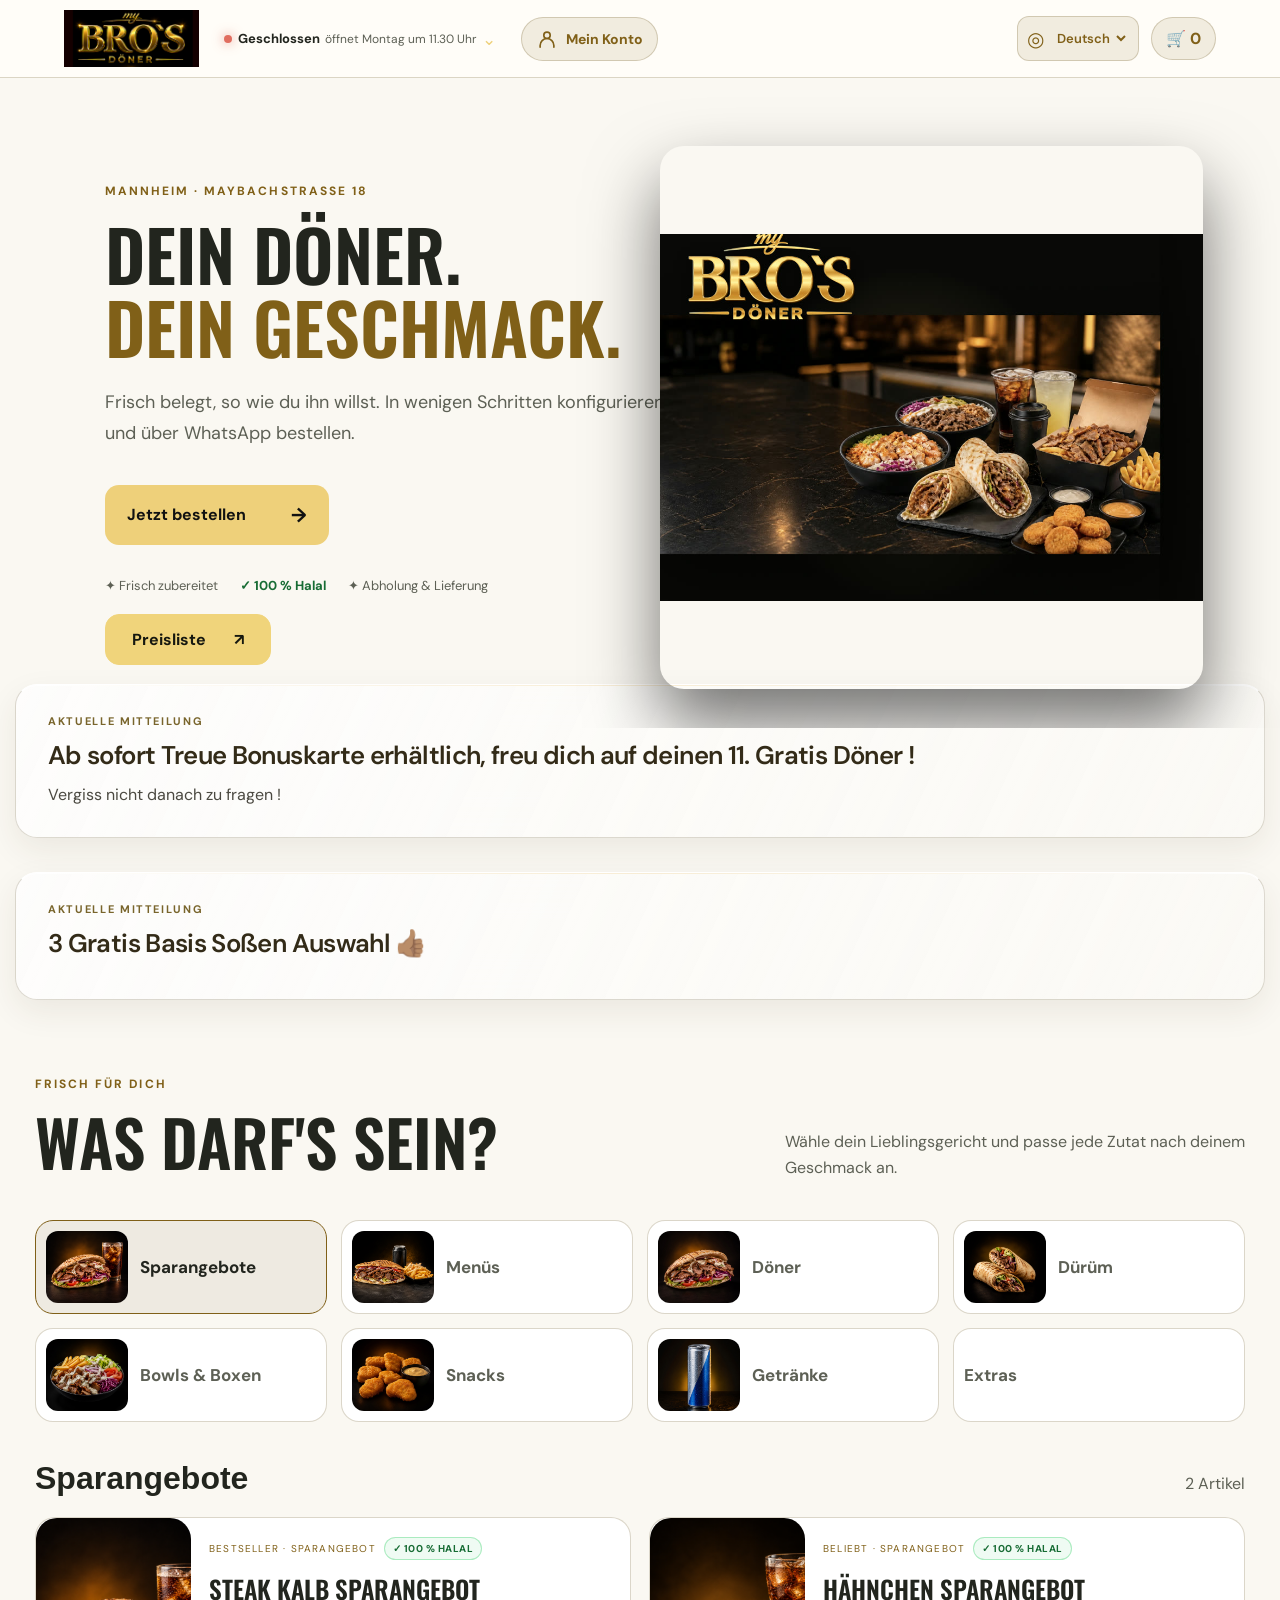
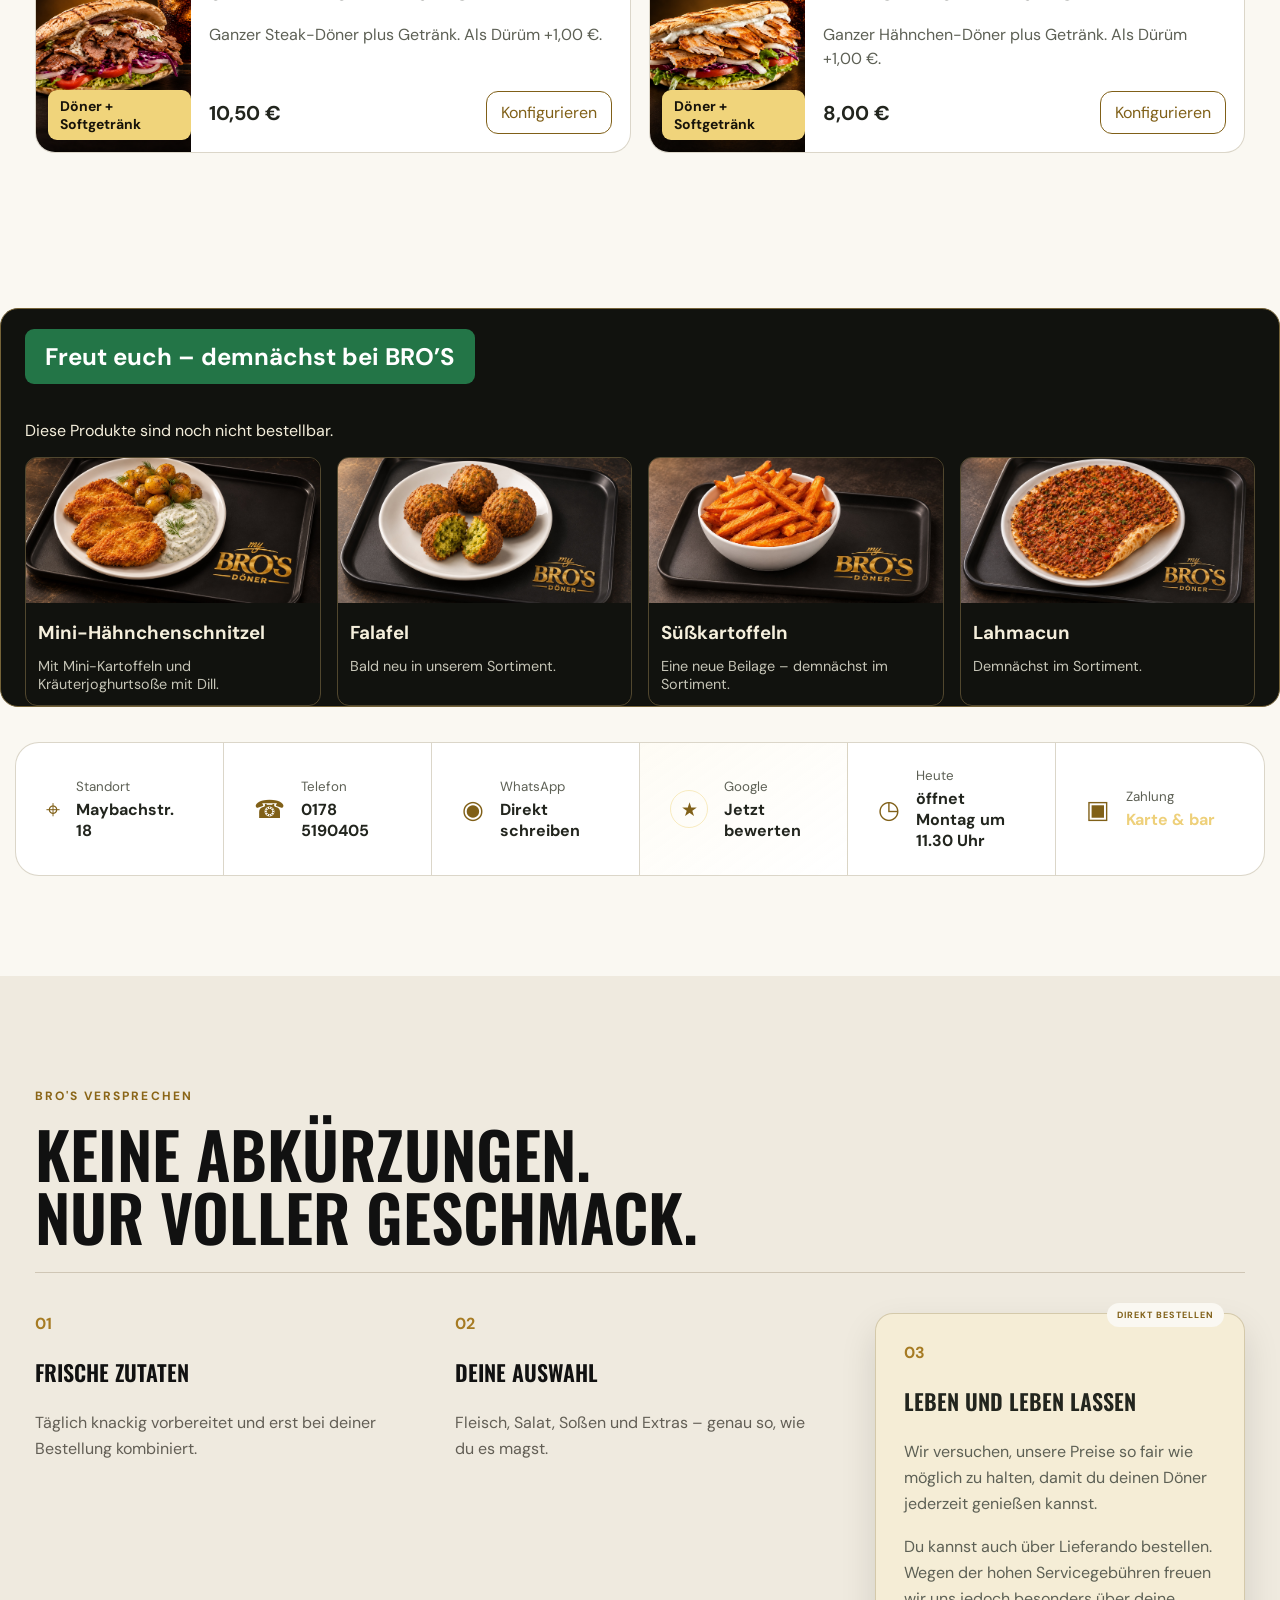
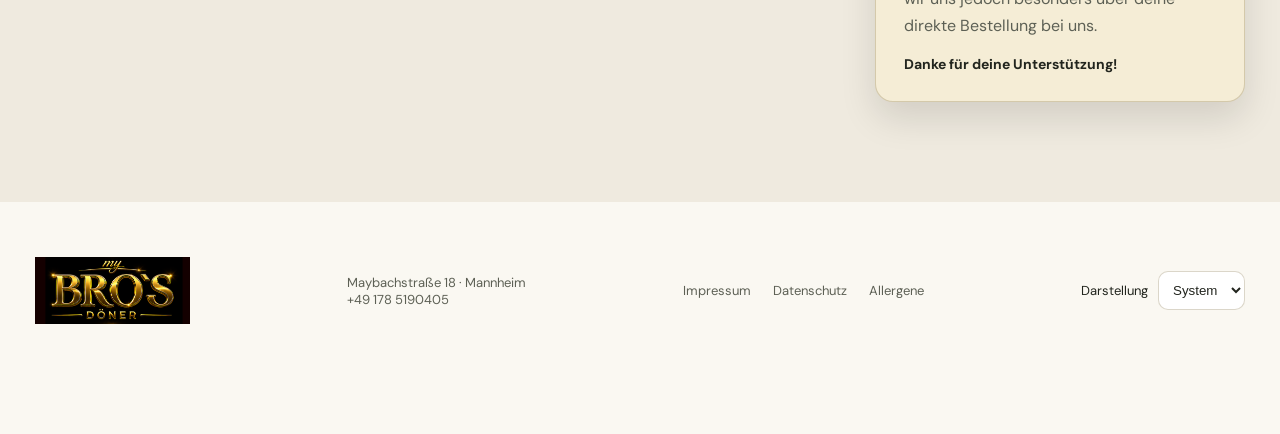
==== commit c14fa8a9: "BRO’S OS: website (catalog 66)" ====
--- a/index.html
+++ b/index.html
@@ -14,7 +14,7 @@
 <link rel="stylesheet" href="i18n.css?v=d91f9b78b7e5"><script src="appearance-shared.js?v=1"></script><link rel="stylesheet" href="website-appearance.css?v=248b47d5e5b7"><link rel="stylesheet" href="fonts-local.css?v=20261111"></head>
 <body>
   <header class="topbar">
-    <a class="brand" href="#top" aria-label="Bro's Döner Startseite"><img src="assets/logo-premium-clean.png" alt="Bro's Döner"></a>
+    <a class="brand" href="#top" aria-label="Bro's Döner Startseite"><img src="assets/logo.png" alt="Bro's Döner"></a>
     <button class="status hours-trigger" id="hoursTrigger" type="button" aria-expanded="false" aria-controls="hoursRoll">
       <span class="status-dot"></span><span class="status-copy"><strong id="openState">Geöffnet</strong><small id="openDetail">bis 21:00</small></span><i>⌄</i>
     </button>
@@ -35,12 +35,12 @@
     <section class="hero">
       <div class="hero-copy">
         <p class="eyebrow">Mannheim · Maybachstraße 18</p>
-        <h1>Echter Geschmack.<br><em>Dein Döner.</em></h1>
+        <h1>Dein Döner.<br><em>Dein Geschmack.</em></h1>
         <p class="lead">Frisch belegt, so wie du ihn willst. In wenigen Schritten konfigurieren und über WhatsApp bestellen.</p>
         <a class="primary" href="#speisekarte">Jetzt bestellen <span>→</span></a>
         <div class="trust"><span>✦ Frisch zubereitet</span><span>✓ 100 % Halal</span><span>✦ Abholung & Lieferung</span></div>
       </div>
-      <div class="hero-food hero-range"><div class="glow"></div><img class="hero-main" src="assets/candidates/hero-variante-3-hell-web.jpg" alt="Dürüm, Bowls, Box, Nuggets, Pommes und Getränke von Bro's Döner"><img class="hero-watermark" src="assets/logo-premium-clean.png" alt=""></div>
+      <div class="hero-food hero-range"><img class="hero-main" src="assets/hero-original-20261124.jpg" alt="my Bro’s Döner – Dürüm, Bowls, Box, Nuggets, Pommes und Getränke"></div>
     </section>
 
     <section class="info-strip" aria-label="Schnellinformationen">
@@ -57,9 +57,7 @@
         <div><p class="eyebrow">Frisch für dich</p><h2>Was darf's sein?</h2></div>
         <p>Wähle dein Lieblingsgericht und passe jede Zutat nach deinem Geschmack an.</p>
       </div>
-      <nav class="categories" aria-label="Speisekarten-Kategorien">
-        <button class="active" data-filter="all">Alle</button><button class="offer-tab" data-filter="offer">Sparangebote</button><button class="offer-tab" data-filter="menu">Menüs</button><button data-filter="bowl">Bowls</button><button data-filter="doener">Döner</button><button data-filter="dueruem">Dürüm</button><button data-filter="box">Boxen</button><button data-filter="snack">Snacks</button><button data-filter="extra">Extras</button><button data-filter="drink">Getränke</button>
-      </nav>
+      <nav class="categories" aria-label="Speisekarten-Kategorien"></nav><div id="categoryProducts" class="category-products-heading"><h3 id="categoryTitle">Sparangebote</h3><p id="categoryCount"></p></div>
       <div class="product-grid" id="productGrid"></div>
     </section>
 
@@ -69,7 +67,7 @@
     </section>
   </main>
 
-  <footer><img src="assets/logo-premium-clean.png" alt=""><p>Maybachstraße 18 · Mannheim<br><a href="tel:+491785190405">+49 178 5190405</a></p><div><a href="rechtliches.html">Impressum</a><a href="rechtliches.html">Datenschutz</a><a href="allergene.html">Allergene</a></div></footer>
+  <footer><img src="assets/logo.png" alt=""><p>Maybachstraße 18 · Mannheim<br><a href="tel:+491785190405">+49 178 5190405</a></p><div><a href="rechtliches.html">Impressum</a><a href="rechtliches.html">Datenschutz</a><a href="allergene.html">Allergene</a></div></footer>
 
   <button class="floating-cart" id="floatingCart" hidden><span><b id="floatingCount">0</b> Artikel</span><strong id="floatingTotal">0,00 €</strong><i>Warenkorb →</i></button>
 
@@ -88,7 +86,7 @@
         <div class="fulfilment"><button class="active" data-mode="Abholung">Abholung</button><button data-mode="Lieferung">Lieferung +2,00 €</button></div>
         <p class="order-note">Bei Lieferung berechnen wir 2,00 € Servicegebühr pro Bestellung. Mindestbestellwert: 22,00 € Warenwert ohne Servicegebühr. Bei Abholung entfällt die Gebühr.</p>
         <div class="payment-choice"><p>Zahlungsart</p><div><button class="active" data-payment="Barzahlung">Bar bezahlen</button><button data-payment="Kartenzahlung">Mit Karte bezahlen</button></div><small id="paymentHint">Kartenzahlung ist bei Abholung möglich.</small></div>
-        <div class="customer-fields"><label>Name<input id="customerName" placeholder="Dein Name"></label><label>Gewünschte Uhrzeit<input id="customerTime" type="time"></label><label id="addressLabel" hidden>Lieferadresse<input id="customerAddress" placeholder="Straße, Hausnummer, Ort"></label><label>Anmerkung<textarea id="customerNote" placeholder="Optionaler Hinweis"></textarea></label></div>
+        <div class="customer-fields"><label>Name<input autocomplete="name" maxlength="100" id="customerName" placeholder="Dein Name"></label><label>Gewünschte Uhrzeit<input id="customerTime" type="time"></label><label>Telefonnummer<input id="customerPhone" type="tel" autocomplete="tel" maxlength="30" placeholder="Für Rückfragen zur Lieferung"></label><div id="addressLabel" hidden><label>Straße und Hausnummer<input id="customerAddress" autocomplete="street-address" maxlength="150"></label><label>PLZ<input id="customerPostcode" inputmode="numeric" pattern="[0-9]{5}" maxlength="5" autocomplete="postal-code"></label><label>Ort<input id="customerCity" autocomplete="address-level2" maxlength="100"></label></div><label>Anmerkung<textarea id="customerNote" placeholder="Optionaler Hinweis"></textarea></label></div>
         <div class="delivery-note" id="deliveryNote" hidden><span>⌖</span><p><strong>Hinweis zum Liefergebiet</strong>Bei weiter entfernten Lieferadressen kann Bro's Döner eine Bestellung ablehnen. Durch die vielen Baustellen in Mannheim und Ludwigshafen sind manche Fahrten leider nicht effizient möglich. Wir bitten um dein Verständnis.</p></div>
         <div class="fair-order-note">
           <span>♡</span>
@@ -105,7 +103,7 @@
       <button class="close" data-close="minimumOverlay" aria-label="Schließen">×</button><span class="notice-icon">🛵</span><p class="eyebrow">Lieferung</p><h2 id="minimumTitle">Mindestbestellwert nicht erreicht</h2><p>Für Lieferungen gilt ein Mindestbestellwert von <strong>22,00 €</strong>. Bitte ergänze noch Artikel im Wert von <strong id="minimumMissing">0,00 €</strong> oder wähle Abholung.</p><button class="primary full" type="button" data-close="minimumOverlay">Bestellung ergänzen <span>→</span></button>
     </section>
   </div>
-  <script src="products.js?v=fec5ee6b60a306e0"></script><script src="catalog-sync-config.js?v=2981b4450298"></script><script src="catalog-sync.js?v=2f7342bf0de9"></script>
-  <script src="hours-config.js?v=37f34323b5f0"></script><script src="combo.js?v=26686386e585"></script><script src="app.js?v=4e008ca03e7c"></script>
-<link rel="stylesheet" href="combo-notice.css?v=9486a4e3e596"><script src="notice-config.js?v=218d2876ef7b"></script><script src="notice.js?v=94f3eb222268"></script><script src="pricelist.js?v=0aa1c9eae65d"></script><script src="i18n.js?v=b6c09707526e"></script><script src="tv-notices-config.js?v=699da6834d53"></script><script src="assortment-news.js?v=soup-20261118"></script><link rel="stylesheet" href="assortment-news.css?v=66d63f4c5caa"><link rel="stylesheet" href="remember-selection.css?v=account-2"><script src="remember-mapping.js?v=1"></script><script src="remember-selection.js?v=family-2"></script><link rel="stylesheet" href="mobile-header.css?v=1"><script src="cart-reorder.js?v=navigation-2"></script><link rel="stylesheet" href="mobile-dialog.css?v=1"><script src="mobile-dialog.js?v=1"></script><link rel="stylesheet" href="cart-controls.css?v=1"><script src="cart-controls-model.js?v=1"></script><script src="cart-controls.js?v=1"></script></body>
+  <script src="presentation-style.js?v=f93680a907e5"></script><script src="products.js?v=90fdbf76f8c47862"></script><script src="catalog-sync-config.js?v=2981b4450298"></script><script src="catalog-sync.js?v=ff3162a07ade"></script>
+  <script src="hours-config.js?v=37f34323b5f0"></script><script src="combo.js?v=26686386e585"></script><script src="app.js?v=c441942e2006"></script>
+<link rel="stylesheet" href="combo-notice.css?v=9486a4e3e596"><script src="notice-config.js?v=dce6c70ce6b2"></script><script src="notice.js?v=c495015f1f0a"></script><script src="pricelist.js?v=0aa1c9eae65d"></script><script src="i18n.js?v=91441a2a46d8"></script><script src="tv-notices-config.js?v=699da6834d53"></script><script src="assortment-news.js?v=soup-20261118"></script><link rel="stylesheet" href="assortment-news.css?v=66d63f4c5caa"><link rel="stylesheet" href="remember-selection.css?v=account-2"><script src="remember-mapping.js?v=1"></script><script src="remember-selection.js?v=family-2"></script><link rel="stylesheet" href="mobile-header.css?v=1"><script src="cart-reorder.js?v=navigation-2"></script><link rel="stylesheet" href="mobile-dialog.css?v=1"><script src="mobile-dialog.js?v=1"></script><link rel="stylesheet" href="cart-controls.css?v=1"><script src="cart-controls-model.js?v=1"></script><script src="cart-controls.js?v=1"></script><link rel="stylesheet" href="presentation-style.css?v=8784a817c912"><link rel="stylesheet" href="event-banner.css?v=a58fb924dc41"><script src="event-banner.js?v=353d8c92f1c3"></script><script src="config-start.js?v=aebbd61c52f6"></script><link rel="stylesheet" href="website-tiles.css?v=c9d27dd5c603"><script src="website-tiles.js?v=02df995efec7"></script></body>
 </html>
--- a/presentation-style.css
+++ b/presentation-style.css
@@ -0,0 +1,32 @@
+/* Gemeinsame Gestaltung für Website-, TV- und Produkthinweise. */
+.shop-notice{background:linear-gradient(115deg,rgba(255,255,255,.065),rgba(255,255,255,.008) 65%),rgba(23,24,27,.87);border-color:rgba(227,198,125,.19);border-top-color:rgba(255,242,208,.27);box-shadow:0 16px 44px rgba(0,0,0,.25),inset 0 1px 0 rgba(255,255,255,.055)}
+.shop-notice.presentation-custom,:root[data-theme=light] .shop-notice.presentation-custom{background:linear-gradient(115deg,#ffffff0f,#ffffff02 65%),color-mix(in srgb,var(--presentation-background) 89%,transparent);border-color:color-mix(in srgb,var(--presentation-accent) 30%,transparent);color:var(--presentation-text)}
+.shop-notice.presentation-custom .shop-notice-content>strong,:root[data-theme=light] .shop-notice.presentation-custom .shop-notice-content>strong{color:var(--presentation-heading)}
+.shop-notice.presentation-custom .shop-notice-message,:root[data-theme=light] .shop-notice.presentation-custom .shop-notice-message{color:var(--presentation-text)}
+.shop-notice.presentation-custom .shop-notice-content>small,.shop-notice.presentation-custom .shop-notice-cta,:root[data-theme=light] .shop-notice.presentation-custom .shop-notice-content>small,:root[data-theme=light] .shop-notice.presentation-custom .shop-notice-cta{color:var(--presentation-accent)}
+.presentation-product-notices{display:grid;gap:8px;margin:10px 0}
+.presentation-product-note{display:grid;gap:5px;padding:12px 14px;background:rgba(227,198,125,.08);border:1px solid rgba(227,198,125,.18);border-radius:12px;overflow-wrap:anywhere;text-align:left}
+.presentation-product-note .presentation-label{font-size:11px;line-height:1.4;letter-spacing:.08em;text-transform:uppercase;color:inherit}
+.presentation-product-note .presentation-heading{font-family:inherit!important;font-size:15px!important;font-weight:700;line-height:1.4;text-transform:none!important;color:inherit}
+.presentation-product-note .presentation-message{font-size:14px;line-height:1.5;white-space:pre-wrap;color:inherit}
+.presentation-product-note.presentation-custom{background:var(--presentation-background);border-color:color-mix(in srgb,var(--presentation-accent) 40%,transparent);color:var(--presentation-text)}
+.presentation-product-note.presentation-custom .presentation-heading{color:var(--presentation-heading)}
+.presentation-product-note.presentation-custom .presentation-label{color:var(--presentation-accent)}
+.product-tag.presentation-custom,.presentation-tv-tag.presentation-custom{display:inline-block;align-self:start;background:var(--presentation-background);color:var(--presentation-text);padding:4px 8px;border-radius:6px;border:1px solid color-mix(in srgb,var(--presentation-accent) 35%,transparent)}
+.presentation-bold{font:inherit!important;font-weight:800!important;text-transform:none!important;color:inherit!important}
+.notice-slide.presentation-no-label>.notice-kicker{display:none}
+.notice-slide.presentation-custom{background:linear-gradient(135deg,#ffffff0c,#ffffff00),var(--presentation-background);color:var(--presentation-text);border:1px solid color-mix(in srgb,var(--presentation-accent) 30%,transparent)}
+.notice-slide.presentation-custom h2,.notice-slide.presentation-custom .notice-upcoming-caption h2{color:var(--presentation-heading)}
+.notice-slide.presentation-custom p,.notice-slide.presentation-custom .notice-upcoming-caption p{color:var(--presentation-text)}
+.notice-slide.presentation-custom .notice-kicker,.notice-slide.presentation-custom strong:not(.presentation-bold){color:var(--presentation-accent)}
+.notice-slide.presentation-custom h2 em{color:var(--presentation-heading)}
+.notice-slide.presentation-tv p{white-space:pre-wrap}
+.board .presentation-product-notices{gap:6px;margin:10px 0}
+.board .presentation-product-note{padding:8px 12px;border-radius:10px}
+.board .presentation-product-note .presentation-label{font-size:16px!important;line-height:1.25}
+.board .presentation-product-note .presentation-heading{font-size:23px!important;line-height:1.25}
+.board .presentation-product-note .presentation-message{font-size:21px!important;line-height:1.3}
+.board .presentation-tv-tag{font-size:18px;line-height:1.3}
+@supports not (background:color-mix(in srgb,black,white)){.shop-notice.presentation-custom,:root[data-theme=light] .shop-notice.presentation-custom{background:var(--presentation-background)}}
+
+.notice-slide.presentation-custom .notice-kicker{background:color-mix(in srgb,var(--presentation-accent) 12%,var(--presentation-background));border-color:color-mix(in srgb,var(--presentation-accent) 45%,transparent);box-shadow:none}
--- a/event-banner.css
+++ b/event-banner.css
@@ -0,0 +1 @@
+.bros-event-banner{display:flex;align-items:center;justify-content:space-between;gap:16px;padding:14px clamp(18px,5vw,70px);background:var(--panel,#211e15);color:var(--text,#f7f2e4);border-bottom:1px solid var(--line,#584c2c);font-family:inherit}.bros-event-content{display:grid;gap:5px;min-width:0}.bros-event-content small{color:var(--gold,#efd57e);font-size:11px;font-weight:700;letter-spacing:.1em;text-transform:uppercase}.bros-event-content strong{font-size:16px;line-height:1.3}.bros-event-content>span{font-size:12px;line-height:1.5;color:inherit;opacity:.85}.bros-event-banner>a{display:flex;align-items:center;justify-content:center;min-height:44px;color:var(--gold,#efd57e);font-size:12px;font-weight:700;text-decoration:none;padding:8px 12px;border:1px solid var(--line,#584c2c);border-radius:10px}.bros-event-banner>a:focus-visible{outline:3px solid currentColor;outline-offset:3px}@media(max-width:560px){.bros-event-banner{gap:10px;padding:12px 16px;align-items:flex-start}.bros-event-content strong{font-size:14px}.bros-event-content small{font-size:10px}.bros-event-banner>a{font-size:11px;max-width:110px;flex-shrink:0;text-align:center}}
--- a/website-tiles.css
+++ b/website-tiles.css
@@ -0,0 +1,6 @@
+/* Approved category tiles, with the existing catalogue and checkout. */
+.brand img,.hero-main{filter:none!important;opacity:1!important}.hero h1{font-size:clamp(48px,5.5vw,92px);line-height:1.04}.hero-food.hero-range{align-self:center;min-height:0}.hero-range .hero-main{position:relative;width:100%;height:auto;inset:auto;object-fit:contain;transform:none;mask-image:none}.hero{gap:40px;padding-top:65px;padding-bottom:35px;min-height:0}.hero-copy{background:none!important}.price-list-launch{justify-content:flex-start;margin:20px 0 0}.shop-notices{margin-bottom:30px}.shop-notice-icon{display:none!important}.menu{padding-top:30px}.categories{display:grid;grid-template-columns:repeat(4,minmax(0,1fr));gap:14px;overflow:visible;white-space:normal;position:static;padding:0;margin:24px 0 35px;background:none}.categories button{display:flex;align-items:center;gap:12px;text-align:left;border:1px solid var(--line);border-radius:18px;background:var(--surface);padding:10px;min-height:94px;white-space:normal;color:var(--cream)}.categories button img{height:72px;width:82px;object-fit:cover;border-radius:12px}.categories button.active{border-color:var(--gold);background:color-mix(in srgb,var(--gold) 13%,var(--surface));color:var(--gold)}.categories button span{font-size:17px;font-weight:700}.category-products-heading{display:flex;align-items:baseline;justify-content:space-between;gap:20px;scroll-margin-top:120px}.category-products-heading h3{font:700 32px var(--font-body,Arial);margin:0 0 20px}.category-products-heading p{color:var(--muted)}.product-grid{grid-template-columns:repeat(2,minmax(0,1fr));gap:18px}.product.visual{display:grid;grid-template-columns:155px minmax(0,1fr);align-items:stretch;border-radius:20px;overflow:hidden}.product.visual .product-image{height:100%;min-height:180px;aspect-ratio:auto;background:transparent}.product.visual .product-image>img{width:100%;height:100%;object-fit:cover}.product-body{padding:18px}.product-footer{gap:12px;flex-wrap:wrap}.product-footer button{border-radius:12px;padding:10px 14px}.select-all[aria-pressed=false]{background:transparent!important;color:var(--muted)!important;border-color:var(--line)!important;box-shadow:none!important}.free-sauce{color:var(--green,#4ecb83);font-weight:800}.website-appearance-choice{display:flex;align-items:center;gap:10px;color:var(--cream)}.website-appearance-choice select{background:var(--surface);color:var(--cream);border:1px solid var(--line);padding:10px;border-radius:10px}.customer-fields #addressLabel{display:grid;grid-template-columns:1fr 1fr;gap:16px;grid-column:1/-1}.customer-fields #addressLabel[hidden]{display:none}.customer-fields #addressLabel label:first-child{grid-column:1/-1}.order-review{background:var(--surface,#12130e);color:var(--cream,#faf5e3);border:1px solid var(--line);border-radius:22px;max-width:760px;width:calc(100% - 24px);max-height:calc(100dvh - 32px);padding:24px;overflow:auto;overscroll-behavior:contain}.order-review::backdrop{background:#000b;backdrop-filter:blur(8px)}.review-header{display:flex;align-items:center;justify-content:space-between;gap:15px;position:sticky;top:-24px;background:var(--surface,#12130e);padding:15px 0;z-index:2}.review-header h2{font:700 28px Arial;margin:0}.review-close{height:48px;width:48px;font-size:30px;border:1px solid var(--line);border-radius:50%;background:var(--surface2);color:var(--cream)}.review-item{padding:24px 0;border-bottom:1px solid var(--line)}.review-item-main,.review-amount,.review-total{display:flex;justify-content:space-between;gap:20px}.review-item-main{font-size:19px}.review-item p{margin:12px 0 0;line-height:1.6}.review-recipient{color:var(--gold);font-weight:700}.review-options,.review-disclaimer{color:var(--muted)}.review-amount{margin-top:16px}.review-total{font-size:27px;padding:24px 0;border-bottom:1px solid var(--line)}.review-contact{padding:22px 0}.review-contact h3{margin:0 0 16px}.review-name{font-size:22px}.review-contact p{margin:10px 0;line-height:1.6}.review-actions{display:flex;flex-wrap:wrap;gap:12px;margin-top:20px}.review-actions button{padding:16px;border-radius:12px}.review-actions button:not(.primary){background:var(--surface2);border:1px solid var(--line);color:var(--cream)}
+@media(max-width:1000px){.categories{grid-template-columns:repeat(3,minmax(0,1fr))}.product.visual{grid-template-columns:120px minmax(0,1fr)}}
+@media(max-width:700px){.hero{display:flex;flex-direction:column;gap:25px;padding-top:30px}.hero h1{font-size:clamp(48px,11vw,72px)}.hero-food.hero-range{width:100%}.categories{grid-template-columns:repeat(2,minmax(0,1fr));gap:10px}.categories button{gap:8px;padding:8px;min-height:78px}.categories button img{width:62px;height:62px}.categories button span{font-size:14px}.product-grid{grid-template-columns:1fr}.product.visual{grid-template-columns:110px minmax(0,1fr)}.product.visual .product-image{min-height:170px}.product-body{padding:14px}.product-body h3{font-size:21px}.product-footer strong{font-size:20px}.product-footer button{min-height:44px}.category-products-heading{scroll-margin-top:130px}.category-products-heading h3{font-size:26px}.order-review{padding:18px}.review-header{top:-18px}.review-item-main{font-size:17px}.review-actions .primary{width:100%}}
+
+.assortment-news{max-width:1280px;margin:35px auto;padding:0 24px}.topbar .brand img{object-fit:contain}.review-total strong{font-weight:800}
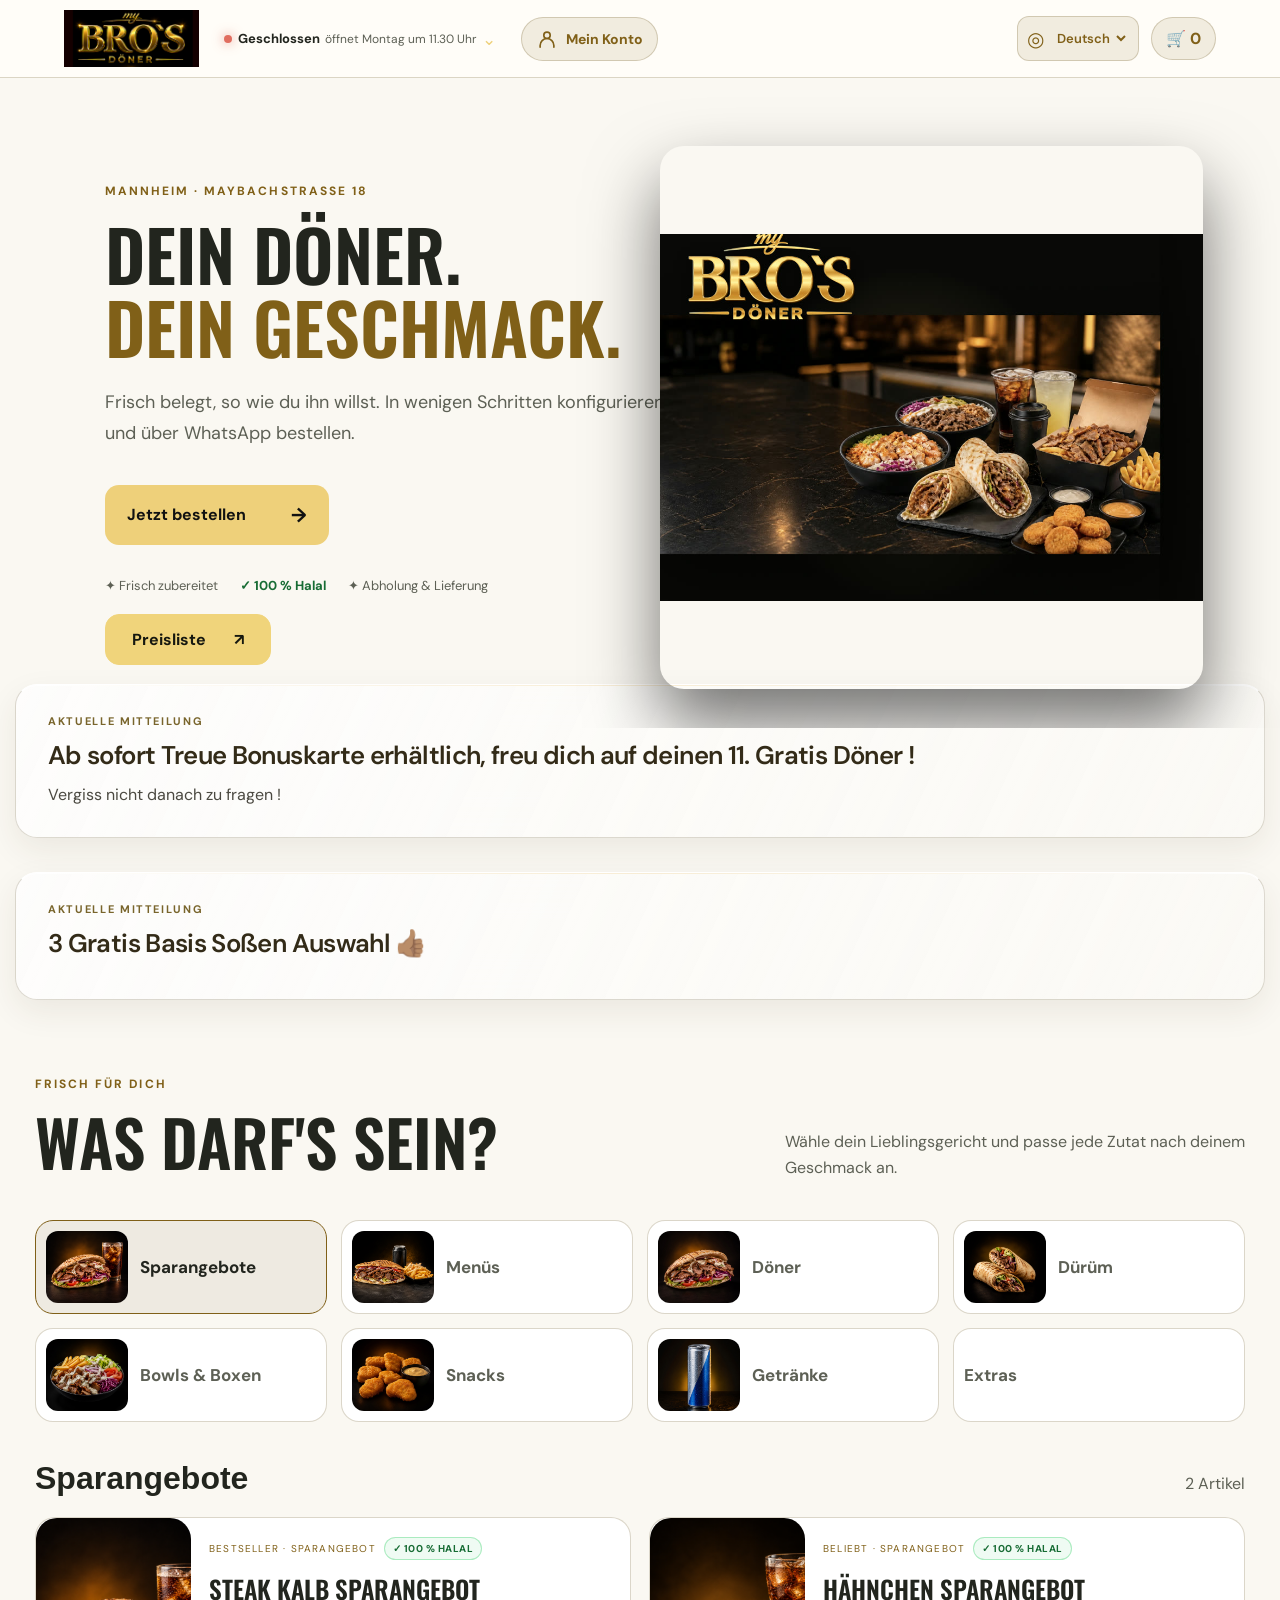
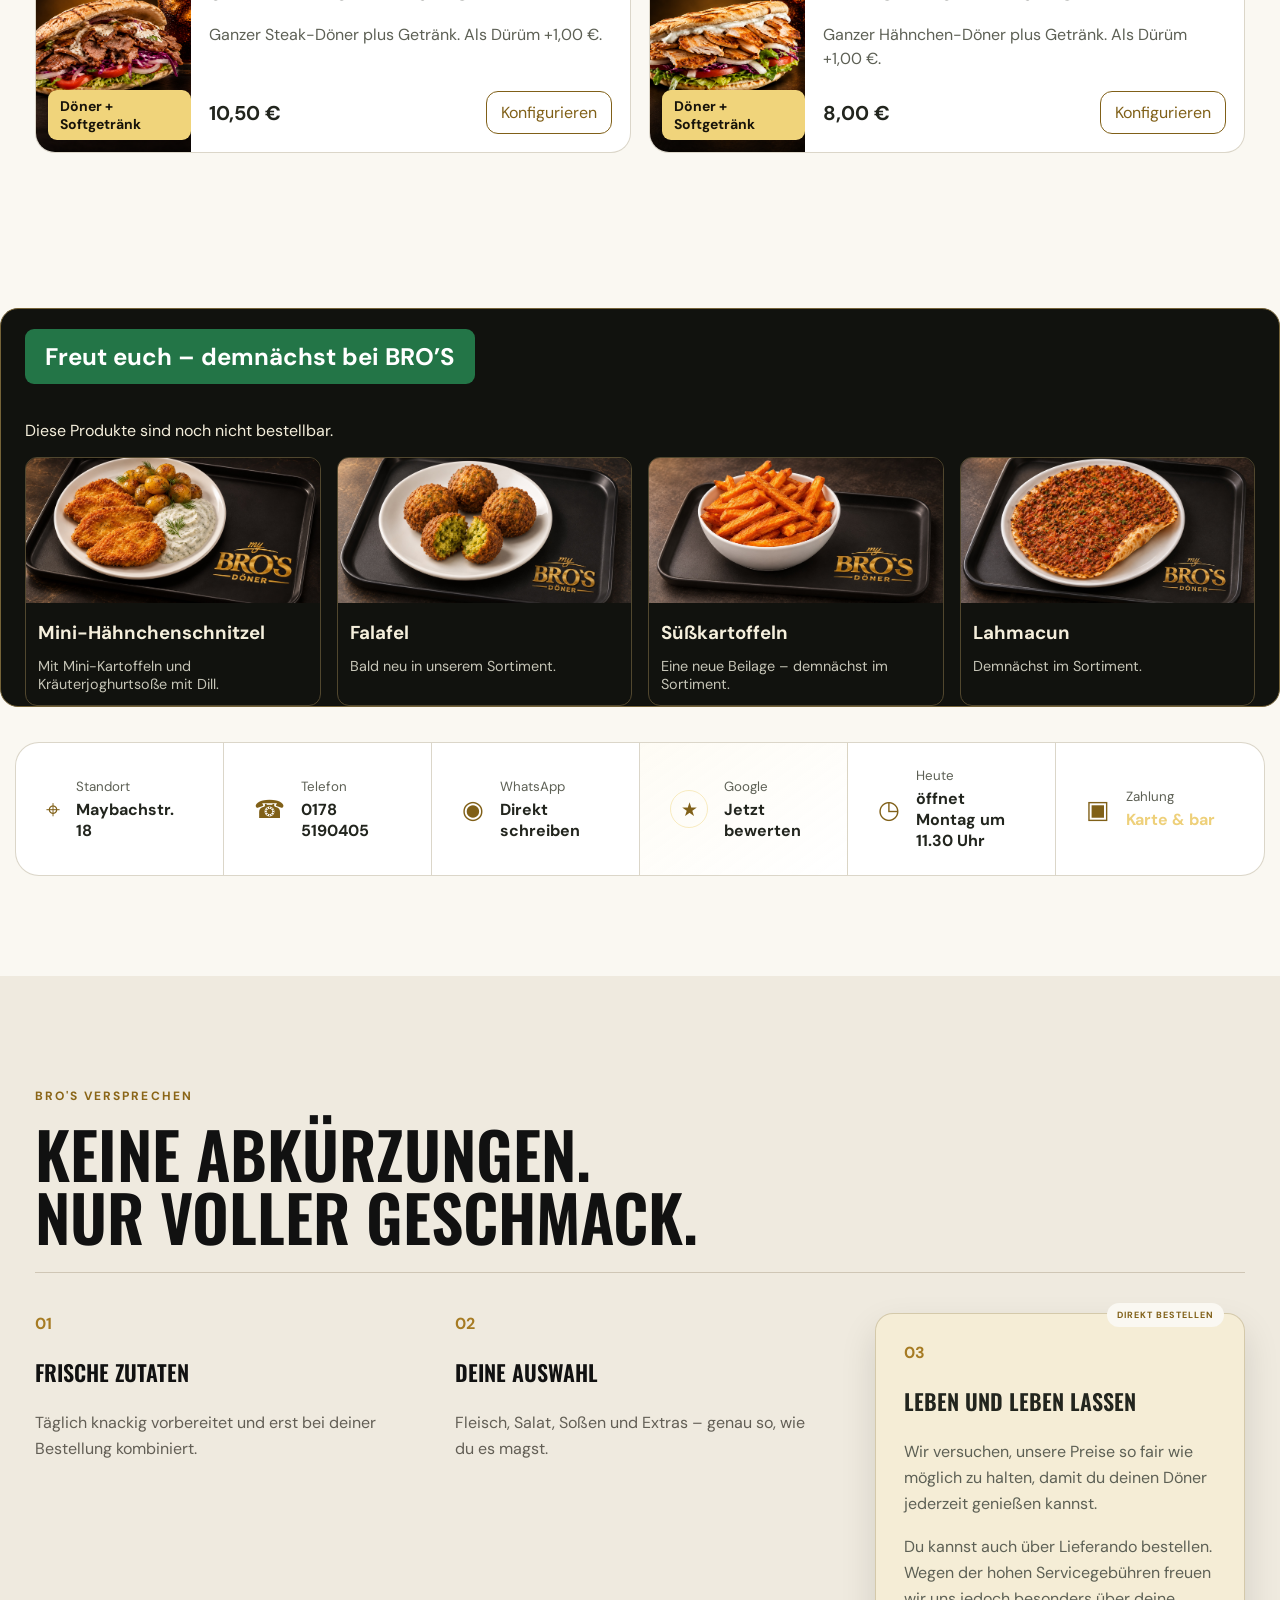
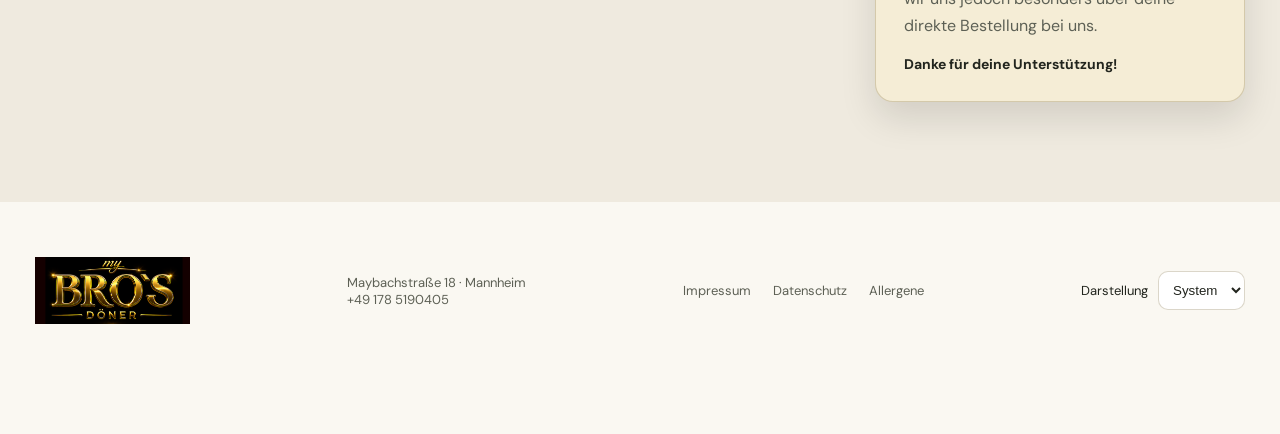
==== commit d0395941: "BRO’S OS: website (catalog 66)" ====
--- a/index.html
+++ b/index.html
@@ -105,5 +105,5 @@
   </div>
   <script src="presentation-style.js?v=f93680a907e5"></script><script src="products.js?v=90fdbf76f8c47862"></script><script src="catalog-sync-config.js?v=2981b4450298"></script><script src="catalog-sync.js?v=ff3162a07ade"></script>
   <script src="hours-config.js?v=37f34323b5f0"></script><script src="combo.js?v=26686386e585"></script><script src="app.js?v=c441942e2006"></script>
-<link rel="stylesheet" href="combo-notice.css?v=9486a4e3e596"><script src="notice-config.js?v=dce6c70ce6b2"></script><script src="notice.js?v=c495015f1f0a"></script><script src="pricelist.js?v=0aa1c9eae65d"></script><script src="i18n.js?v=91441a2a46d8"></script><script src="tv-notices-config.js?v=699da6834d53"></script><script src="assortment-news.js?v=soup-20261118"></script><link rel="stylesheet" href="assortment-news.css?v=66d63f4c5caa"><link rel="stylesheet" href="remember-selection.css?v=account-2"><script src="remember-mapping.js?v=1"></script><script src="remember-selection.js?v=family-2"></script><link rel="stylesheet" href="mobile-header.css?v=1"><script src="cart-reorder.js?v=navigation-2"></script><link rel="stylesheet" href="mobile-dialog.css?v=1"><script src="mobile-dialog.js?v=1"></script><link rel="stylesheet" href="cart-controls.css?v=1"><script src="cart-controls-model.js?v=1"></script><script src="cart-controls.js?v=1"></script><link rel="stylesheet" href="presentation-style.css?v=8784a817c912"><link rel="stylesheet" href="event-banner.css?v=a58fb924dc41"><script src="event-banner.js?v=353d8c92f1c3"></script><script src="config-start.js?v=aebbd61c52f6"></script><link rel="stylesheet" href="website-tiles.css?v=c9d27dd5c603"><script src="website-tiles.js?v=02df995efec7"></script></body>
+<link rel="stylesheet" href="combo-notice.css?v=9486a4e3e596"><script src="notice-config.js?v=dce6c70ce6b2"></script><script src="notice.js?v=c495015f1f0a"></script><script src="pricelist.js?v=0aa1c9eae65d"></script><script src="i18n.js?v=91441a2a46d8"></script><script src="tv-notices-config.js?v=699da6834d53"></script><script src="assortment-news.js?v=soup-20261118"></script><link rel="stylesheet" href="assortment-news.css?v=66d63f4c5caa"><link rel="stylesheet" href="remember-selection.css?v=account-2"><script src="remember-mapping.js?v=1"></script><script src="remember-selection.js?v=family-2"></script><link rel="stylesheet" href="mobile-header.css?v=1"><script src="cart-reorder.js?v=navigation-2"></script><link rel="stylesheet" href="mobile-dialog.css?v=1"><script src="mobile-dialog.js?v=1"></script><link rel="stylesheet" href="cart-controls.css?v=1"><script src="cart-controls-model.js?v=1"></script><script src="cart-controls.js?v=1"></script><link rel="stylesheet" href="presentation-style.css?v=8784a817c912"><link rel="stylesheet" href="event-banner.css?v=a58fb924dc41"><script src="event-banner.js?v=353d8c92f1c3"></script><script src="config-start.js?v=aebbd61c52f6"></script><link rel="stylesheet" href="website-tiles.css?v=efa5722eb1f2"><script src="website-tiles.js?v=02df995efec7"></script></body>
 </html>
--- a/website-tiles.css
+++ b/website-tiles.css
@@ -4,3 +4,9 @@
 @media(max-width:700px){.hero{display:flex;flex-direction:column;gap:25px;padding-top:30px}.hero h1{font-size:clamp(48px,11vw,72px)}.hero-food.hero-range{width:100%}.categories{grid-template-columns:repeat(2,minmax(0,1fr));gap:10px}.categories button{gap:8px;padding:8px;min-height:78px}.categories button img{width:62px;height:62px}.categories button span{font-size:14px}.product-grid{grid-template-columns:1fr}.product.visual{grid-template-columns:110px minmax(0,1fr)}.product.visual .product-image{min-height:170px}.product-body{padding:14px}.product-body h3{font-size:21px}.product-footer strong{font-size:20px}.product-footer button{min-height:44px}.category-products-heading{scroll-margin-top:130px}.category-products-heading h3{font-size:26px}.order-review{padding:18px}.review-header{top:-18px}.review-item-main{font-size:17px}.review-actions .primary{width:100%}}
 
 .assortment-news{max-width:1280px;margin:35px auto;padding:0 24px}.topbar .brand img{object-fit:contain}.review-total strong{font-weight:800}
+
+/* Keep category labels inside their tile at narrow widths and with long translations. */
+.categories button{min-width:0;box-sizing:border-box}
+.categories button img{flex-shrink:0}
+.categories button span{flex:1 1 0;min-width:0;white-space:normal;overflow-wrap:anywhere;hyphens:auto;line-height:1.3}
+@media(max-width:420px){.categories button img{width:48px;height:48px}.categories button{gap:7px}.categories button span{font-size:14px}}
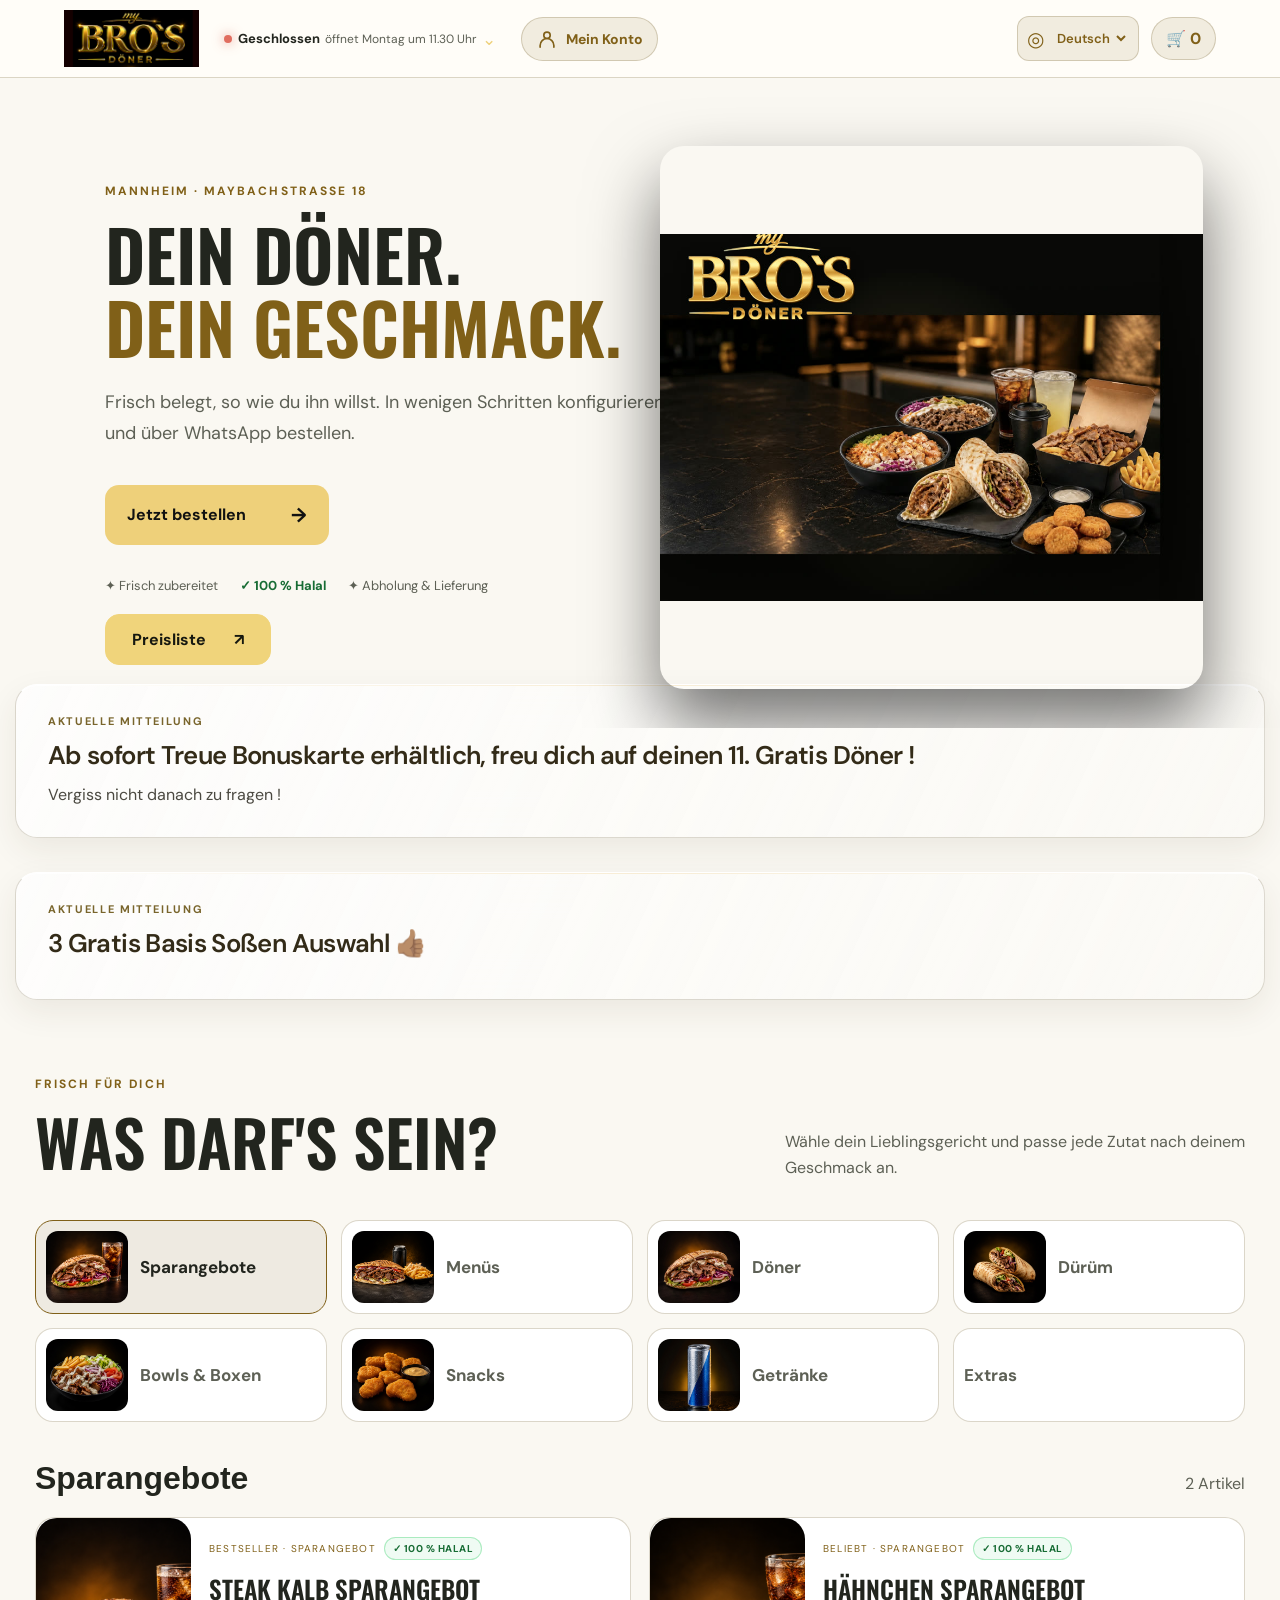
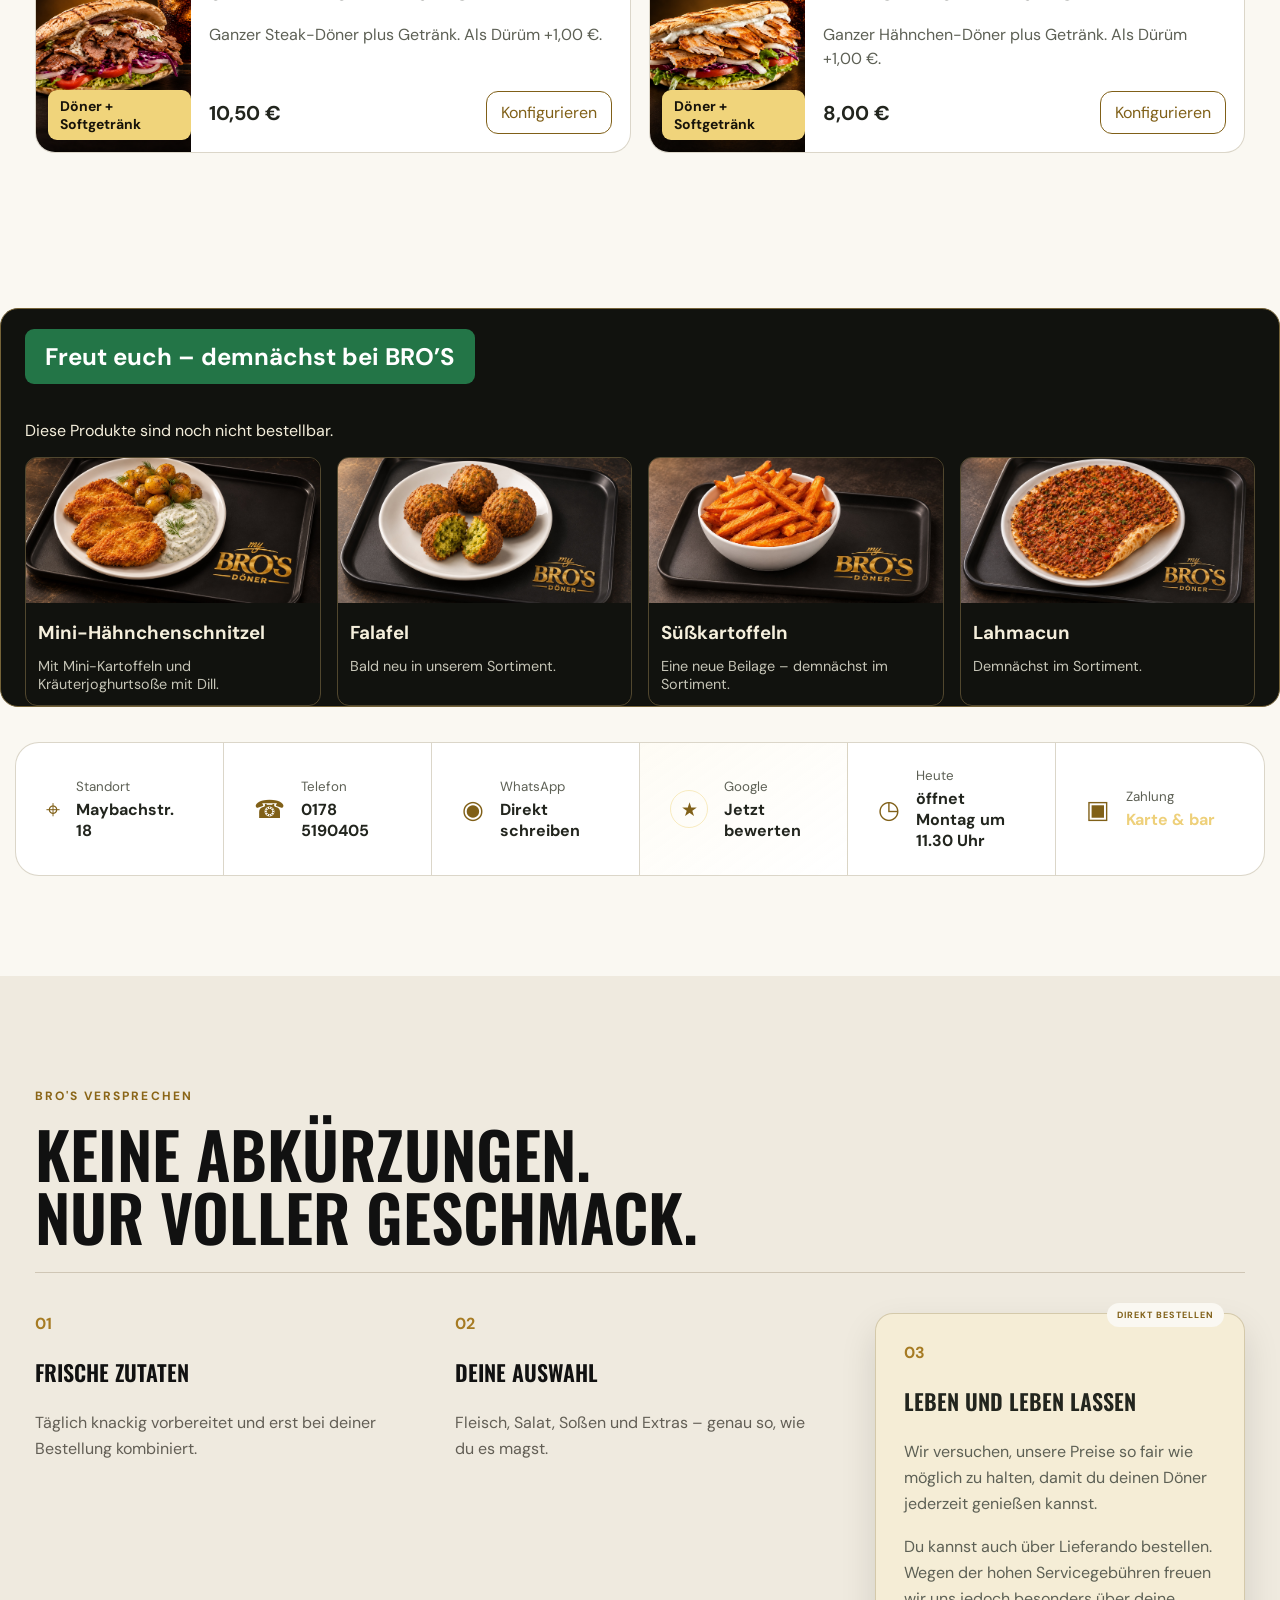
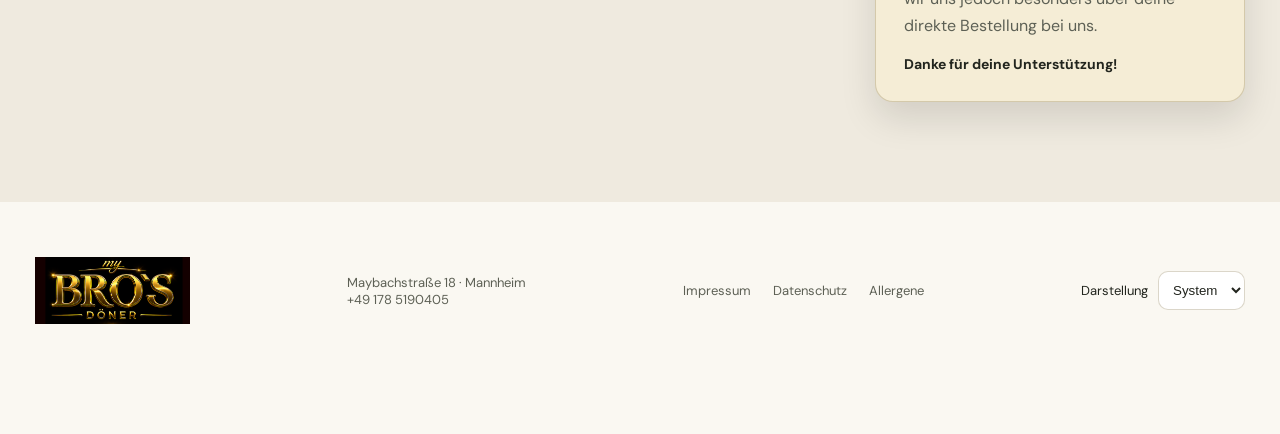
==== commit a21a5fb2: "BRO’S OS: website (catalog 66)" ====
--- a/index.html
+++ b/index.html
@@ -104,6 +104,6 @@
     </section>
   </div>
   <script src="presentation-style.js?v=f93680a907e5"></script><script src="products.js?v=90fdbf76f8c47862"></script><script src="catalog-sync-config.js?v=2981b4450298"></script><script src="catalog-sync.js?v=ff3162a07ade"></script>
-  <script src="hours-config.js?v=37f34323b5f0"></script><script src="combo.js?v=26686386e585"></script><script src="app.js?v=c441942e2006"></script>
-<link rel="stylesheet" href="combo-notice.css?v=9486a4e3e596"><script src="notice-config.js?v=dce6c70ce6b2"></script><script src="notice.js?v=c495015f1f0a"></script><script src="pricelist.js?v=0aa1c9eae65d"></script><script src="i18n.js?v=91441a2a46d8"></script><script src="tv-notices-config.js?v=699da6834d53"></script><script src="assortment-news.js?v=soup-20261118"></script><link rel="stylesheet" href="assortment-news.css?v=66d63f4c5caa"><link rel="stylesheet" href="remember-selection.css?v=account-2"><script src="remember-mapping.js?v=1"></script><script src="remember-selection.js?v=family-2"></script><link rel="stylesheet" href="mobile-header.css?v=1"><script src="cart-reorder.js?v=navigation-2"></script><link rel="stylesheet" href="mobile-dialog.css?v=1"><script src="mobile-dialog.js?v=1"></script><link rel="stylesheet" href="cart-controls.css?v=1"><script src="cart-controls-model.js?v=1"></script><script src="cart-controls.js?v=1"></script><link rel="stylesheet" href="presentation-style.css?v=8784a817c912"><link rel="stylesheet" href="event-banner.css?v=a58fb924dc41"><script src="event-banner.js?v=353d8c92f1c3"></script><script src="config-start.js?v=aebbd61c52f6"></script><link rel="stylesheet" href="website-tiles.css?v=efa5722eb1f2"><script src="website-tiles.js?v=02df995efec7"></script></body>
+  <script src="hours-config.js?v=37f34323b5f0"></script><script src="combo.js?v=26686386e585"></script><script src="app.js?v=cart-fix-20261127"></script>
+<link rel="stylesheet" href="combo-notice.css?v=9486a4e3e596"><script src="notice-config.js?v=dce6c70ce6b2"></script><script src="notice.js?v=c495015f1f0a"></script><script src="pricelist.js?v=0aa1c9eae65d"></script><script src="i18n.js?v=91441a2a46d8"></script><script src="tv-notices-config.js?v=699da6834d53"></script><script src="assortment-news.js?v=soup-20261118"></script><link rel="stylesheet" href="assortment-news.css?v=66d63f4c5caa"><link rel="stylesheet" href="remember-selection.css?v=account-2"><script src="remember-mapping.js?v=1"></script><script src="remember-selection.js?v=family-2"></script><link rel="stylesheet" href="mobile-header.css?v=1"><script src="cart-reorder.js?v=navigation-2"></script><link rel="stylesheet" href="mobile-dialog.css?v=1"><script src="mobile-dialog.js?v=1"></script><link rel="stylesheet" href="cart-controls.css?v=1"><script src="cart-controls-model.js?v=1"></script><script src="cart-controls.js?v=1"></script><link rel="stylesheet" href="presentation-style.css?v=8784a817c912"><link rel="stylesheet" href="event-banner.css?v=a58fb924dc41"><script src="event-banner.js?v=353d8c92f1c3"></script><script src="config-start.js?v=aebbd61c52f6"></script><link rel="stylesheet" href="website-tiles.css?v=efa5722eb1f2"><script src="website-tiles.js?v=02df995efec7"></script><script src="online-coupon.js?v=1"></script></body>
 </html>
